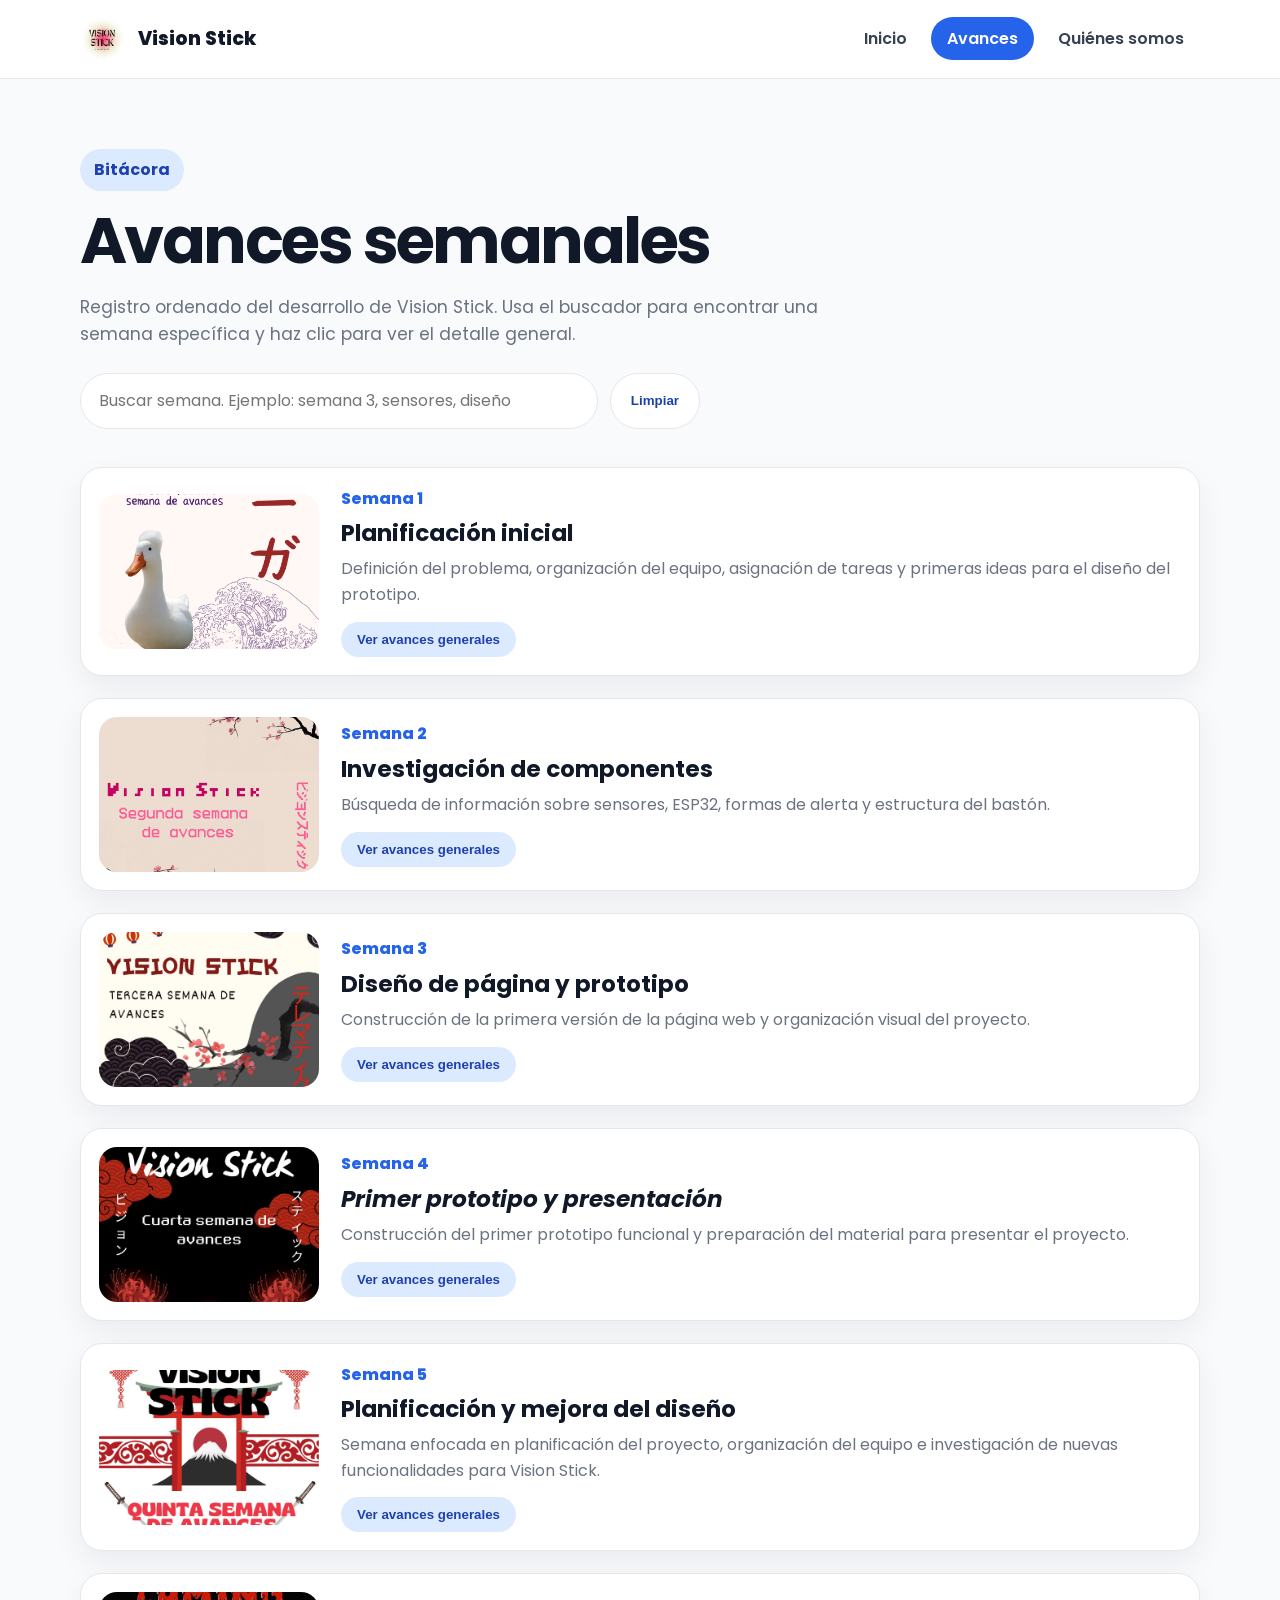
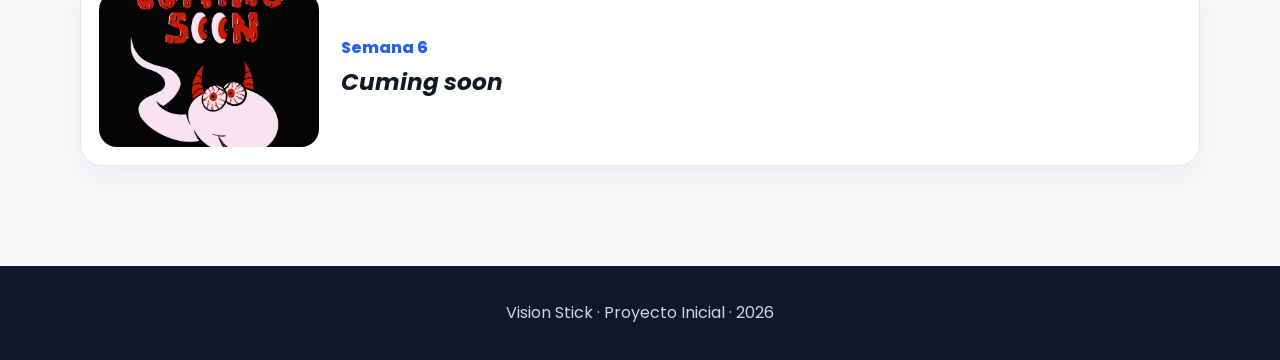
==== avances.html @ 93dbc6e6 "Update avances.html" ====
<!DOCTYPE html>
<html lang="es">
<head>
  <meta charset="UTF-8" />
  <meta name="viewport" content="width=device-width, initial-scale=1.0" />
  <title>Avances | Vision Stick</title>
  <link rel="stylesheet" href="styles.css" />
  <link rel="icon" href="assets/logo.png" type="image/png">
  <script defer src="script.js"></script>
</head>
<body>
  <header class="site-header">
    <nav class="navbar container">
      <a class="brand" href="index.html"><img src="assets/logo.png" alt="Logo Vision Stick" /><span>Vision Stick</span></a>
      <button class="menu-toggle" aria-label="Abrir menú">☰</button>
      <ul class="nav-links"><li><a href="index.html">Inicio</a></li><li><a href="avances.html" class="active">Avances</a></li><li><a href="equipo.html">Quiénes somos</a></li></ul>
    </nav>
  </header>

  <main class="page-main">
    <section class="page-hero container">
      <span class="tag">Bitácora</span>
      <h1>Avances semanales</h1>
      <p>Registro ordenado del desarrollo de Vision Stick. Usa el buscador para encontrar una semana específica y haz clic para ver el detalle general.</p>
      <div class="search-box"><input id="weekSearch" type="search" placeholder="Buscar semana. Ejemplo: semana 3, sensores, diseño" /><button id="clearSearch" class="btn secondary">Limpiar</button></div>
    </section>

    <section class="container timeline" id="timeline">
      <article class="week-card expandable-week" id="semana-1" data-week="semana 1 planificación compra materiales asignación tareas equipo">
        <img src="assets/Semana-1.png" alt="Evidencia semana 1" />
        <div><span>Semana 1</span><h2>Planificación inicial</h2><p>Definición del problema, organización del equipo, asignación de tareas y primeras ideas para el diseño del prototipo.</p><button class="read-more">Ver avances generales</button><div class="week-detail"><ul><li>Se definió la idea central del proyecto Vision Stick.</li><li>Se asignaron roles de trabajo por integrante.</li><li>Se comenzó la búsqueda de materiales y posibles componentes.</li><li>Se estableció la necesidad de documentar el proceso semanalmente.</li></ul></div></div>
      </article>
      <article class="week-card expandable-week" id="semana-2" data-week="semana 2 investigación sensores esp32 gps componentes materiales">
        <img src="assets/semana-2.jpeg" alt="Evidencia semana 2" />
        <div><span>Semana 2</span><h2>Investigación de componentes</h2><p>Búsqueda de información sobre sensores, ESP32, formas de alerta y estructura del bastón.</p><button class="read-more">Ver avances generales</button><div class="week-detail"><ul><li>Se investigó el funcionamiento de sensores ultrasónicos.</li><li>Se revisó el uso del ESP32 como controlador del sistema.</li><li>Se definió el uso de motores vibradores como forma de alerta.</li><li>Se compararon opciones para alimentar el prototipo con batería recargable.</li></ul></div></div>
      </article>
      <article class="week-card expandable-week" id="semana-3" data-week="semana 3 diseño página web identidad visual prototipo">
        <img src="assets/semana-3.jpeg" alt="Evidencia semana 3" />
        <div><span>Semana 3</span><h2>Diseño de página y prototipo</h2><p>Construcción de la primera versión de la página web y organización visual del proyecto.</p><button class="read-more">Ver avances generales</button><div class="week-detail"><ul><li>Se creó una página inicial para presentar el proyecto.</li><li>Se organizaron secciones como inicio, avances y equipo.</li><li>Se comenzó a definir la estética visual de Vision Stick.</li><li>Se preparó contenido para explicar el propósito del bastón.</li></ul></div></div>
      </article>
      <article class="week-card expandable-week" id="semana-4" data-week="semana 4 pruebas montaje programación conexiones">
        <img src="assets/semana-4.jpeg" alt="Evidencia semana 4" />
        <div><span>Semana 4</span><h2><i> Primer prototipo y presentación </i></h2><p>Construcción del primer prototipo funcional y preparación del material para presentar el proyecto.</p><button class="read-more">Ver avances generales</button><div class="week-detail"><ul><li>Se realizaron conexiones iniciales entre sensores y ESP32.</li><li>Se planteó la distancia e tener en cuenta para el proyecto</li><li>Se preparó la presentación del proyecto para la clase, profesor y ayudante.</li><li>Se probaron componentes y alimentación del sistema.</li></ul></div></div>
      </article>
      <article class="week-card expandable-week" id="semana-5" data-week="semana 5 documentación evidencia redes sociales presentación">
        <img src="assets/semana-5.jpg" alt="Evidencia semana 5" />
        <div><span>Semana 5</span><h2>Planificación y mejora del diseño</h2><p>Semana enfocada en planificación del proyecto, organización del equipo e investigación de nuevas funcionalidades para Vision Stick.</p><button class="read-more">Ver avances generales</button><div class="week-detail"><ul><li>Se organizó la planificación de las siguientes etapas del proyecto.</li><li>Se diseñó un modelo preliminar del bastón con distribución estimada de componentes.</li><li>Se analizaron posibles ubicaciones internas para sensores, batería y motores vibradores.</li><li>Se investigó la integración de GPS para localización del bastón.</li></ul></div></div>
      </article>
       <article class="week-card expandable-week" id="semana-6" data-week="semana 6">
        <img src="assets/pronto.jpg" alt="Evidencia semana 6" />
        <div><span>Semana 6</span><h2><i> Cuming soon</i></h2></div>
      </article>
    </section>
  </main>

  <footer class="footer"><div class="container footer-simple">Vision Stick · Proyecto Inicial · 2026</div></footer>
</body>
</html>
---- styles.css ----
@import url('https://fonts.googleapis.com/css2?family=Poppins:wght@400;500;600;700;800&display=swap');
:root{--primary:#2563eb;--primary-dark:#1e40af;--accent:#14b8a6;--text:#111827;--muted:#6b7280;--bg:#f8fafc;--card:#ffffff;--line:#e5e7eb;--soft:#eef6ff;--radius:22px;--shadow:0 18px 45px rgba(15,23,42,.10)}
*{box-sizing:border-box;margin:0;padding:0}html{scroll-behavior:smooth}body{font-family:Poppins,Arial,sans-serif;background:var(--bg);color:var(--text);line-height:1.6}img{max-width:100%;display:block}a{text-decoration:none;color:inherit}.container{width:min(1120px,92%);margin:auto}.site-header{position:sticky;top:0;z-index:10;background:rgba(255,255,255,.88);backdrop-filter:blur(14px);border-bottom:1px solid var(--line)}.navbar{height:78px;display:flex;align-items:center;justify-content:space-between}.brand{display:flex;align-items:center;gap:12px;font-weight:800;font-size:1.2rem}.brand img{width:46px;height:46px;border-radius:12px;object-fit:cover}.nav-links{display:flex;align-items:center;gap:8px;list-style:none}.nav-links a{padding:10px 16px;border-radius:999px;font-weight:600;color:#374151}.nav-links a:hover,.nav-links a.active{background:var(--primary);color:white}.menu-toggle{display:none;border:0;background:var(--primary);color:#fff;font-size:1.5rem;border-radius:12px;padding:8px 12px}.hero{padding:80px 0;background:linear-gradient(135deg,#eff6ff 0%,#ffffff 55%,#ecfeff 100%)}.hero-grid{display:grid;grid-template-columns:1.05fr .95fr;gap:48px;align-items:center}.tag{display:inline-flex;background:#dbeafe;color:var(--primary-dark);font-weight:700;border-radius:999px;padding:8px 14px;margin-bottom:16px}.hero h1,.page-hero h1{font-size:clamp(2.2rem,5vw,4.4rem);line-height:1.05;margin-bottom:20px;letter-spacing:-.04em}.hero p,.page-hero p,.section-heading p{font-size:1.08rem;color:var(--muted);max-width:760px}.hero-actions{display:flex;gap:14px;flex-wrap:wrap;margin-top:28px}.btn{display:inline-flex;align-items:center;justify-content:center;border-radius:999px;padding:12px 20px;font-weight:700;border:1px solid transparent;cursor:pointer}.primary{background:var(--primary);color:#fff}.primary:hover{background:var(--primary-dark)}.secondary{background:#fff;color:var(--primary-dark);border-color:var(--line)}.hero-card{position:relative;background:#fff;padding:16px;border-radius:30px;box-shadow:var(--shadow)}.hero-card img{height:390px;width:100%;object-fit:cover;border-radius:24px}.status-card{position:absolute;left:34px;bottom:34px;background:rgba(255,255,255,.92);backdrop-filter:blur(8px);padding:14px 18px;border-radius:18px;box-shadow:0 10px 28px rgba(0,0,0,.14)}.status-card strong,.status-card span{display:block}.status-card span{color:var(--muted);font-size:.9rem}.section{padding:78px 0}.section-heading{text-align:center;margin-bottom:34px}.section-heading h2,.split-card h2{font-size:clamp(1.9rem,4vw,3rem);line-height:1.15;margin-bottom:12px}.info-grid,.tech-grid,.contact-grid,.roles-grid,.team-grid{display:grid;gap:22px}.info-grid{grid-template-columns:repeat(3,1fr)}.info-card,.tech-card,.contact-card,.role-card,.member-card{background:var(--card);border:1px solid var(--line);border-radius:var(--radius);padding:24px;box-shadow:0 12px 30px rgba(15,23,42,.06)}.info-card h3,.tech-card h3,.contact-card h3,.role-card h2,.member-card h3{margin-bottom:8px}.info-card p,.tech-card p,.contact-card p,.role-card span,.member-card p{color:var(--muted)}.soft-bg{background:var(--soft)}.tech-grid,.contact-grid{grid-template-columns:repeat(3,1fr)}.tech-card img{height:210px;width:100%;object-fit:cover;border-radius:18px;margin-bottom:18px}.contact-card{transition:.2s}.contact-card:hover{transform:translateY(-5px);box-shadow:var(--shadow)}.contact-card img{height:170px;width:100%;object-fit:cover;border-radius:18px;margin-bottom:16px}.split-card{display:flex;align-items:center;justify-content:space-between;gap:24px;background:#0f172a;color:white;padding:36px;border-radius:30px}.split-card p{color:#cbd5e1;max-width:720px}.page-main{padding-bottom:60px}.page-hero{padding:70px 0 38px}.search-box{display:flex;gap:12px;margin-top:24px;max-width:620px}.search-box input{width:100%;padding:14px 18px;border-radius:999px;border:1px solid var(--line);font:inherit;outline:none}.search-box input:focus{border-color:var(--primary);box-shadow:0 0 0 4px #dbeafe}.timeline{display:grid;gap:22px}.week-card{display:grid;grid-template-columns:220px 1fr;gap:22px;align-items:center;background:#fff;border:1px solid var(--line);border-radius:var(--radius);padding:18px;box-shadow:0 12px 30px rgba(15,23,42,.06);scroll-margin-top:95px}.week-card img{height:155px;width:100%;object-fit:cover;border-radius:18px}.week-card span{font-weight:800;color:var(--primary)}.week-card h2{font-size:1.45rem;margin:4px 0}.week-card p{color:var(--muted)}.week-card.hidden{display:none}.roles-grid{grid-template-columns:repeat(2,1fr);margin-bottom:20px}.role-card p{font-weight:800;margin-bottom:6px}.team-grid{grid-template-columns:repeat(4,1fr)}.member-card{text-align:center}.member-card img{width:120px;height:120px;border-radius:50%;object-fit:cover;margin:0 auto 14px}.footer{background:#0f172a;color:#e5e7eb;padding:34px 0;margin-top:40px}.footer-grid{display:grid;grid-template-columns:1.3fr .7fr .8fr;gap:24px;align-items:center}.footer p{color:#cbd5e1;margin-top:10px}.footer-links{display:grid;gap:8px}.footer-links a:hover{color:#93c5fd}.footer-logos{display:flex;gap:12px;justify-content:flex-end}.footer-logos img{height:64px;width:110px;object-fit:cover;border-radius:14px;background:white}.footer-simple{text-align:center;color:#cbd5e1}.footer-brand img{width:42px;height:42px}
@media (max-width:860px){.menu-toggle{display:block}.nav-links{position:absolute;top:78px;left:0;right:0;display:none;flex-direction:column;background:white;border-bottom:1px solid var(--line);padding:18px}.nav-links.open{display:flex}.hero-grid,.info-grid,.tech-grid,.contact-grid,.roles-grid,.team-grid,.footer-grid{grid-template-columns:1fr}.hero{padding:48px 0}.hero-card img{height:280px}.split-card{display:block}.split-card .btn{margin-top:20px}.week-card{grid-template-columns:1fr}.footer-logos{justify-content:flex-start}.search-box{flex-direction:column}.section{padding:54px 0}}

/* Mejoras agregadas: materiales, integrantes y avances expandibles */
.materials-grid{display:grid;grid-template-columns:repeat(2,1fr);gap:20px}.material-card{background:#fff;border:1px solid var(--line);border-radius:var(--radius);box-shadow:0 12px 30px rgba(15,23,42,.06);overflow:hidden}.expand-btn{width:100%;border:0;background:#fff;display:flex;align-items:center;justify-content:space-between;gap:14px;padding:22px 24px;font:inherit;font-weight:800;color:var(--text);cursor:pointer;text-align:left}.expand-btn b{width:34px;height:34px;border-radius:50%;background:#dbeafe;color:var(--primary-dark);display:grid;place-items:center;font-size:1.25rem;flex:0 0 auto}.expand-content,.week-detail,.member-detail{display:none;color:var(--muted)}.material-card .expand-content{padding:0 24px 24px}.expandable-card.open .expand-content,.expandable-week.open .week-detail,.expandable-member.open .member-detail{display:block}.expandable-card.open .expand-btn b{background:var(--primary);color:#fff}.dark-tag{background:rgba(255,255,255,.14);color:#fff}.read-more{margin-top:14px;border:0;background:#dbeafe;color:var(--primary-dark);font-weight:800;border-radius:999px;padding:10px 16px;cursor:pointer}.read-more:hover{background:var(--primary);color:#fff}.week-detail{margin-top:14px;background:#f8fafc;border:1px solid var(--line);border-radius:18px;padding:16px 18px}.week-detail ul{padding-left:18px}.week-detail li{margin:7px 0;color:#4b5563}.member-card{cursor:pointer;transition:.2s}.member-card:hover{transform:translateY(-4px);box-shadow:var(--shadow)}.member-detail{margin-top:14px;padding-top:14px;border-top:1px solid var(--line);font-size:.92rem;text-align:left}.member-card.highlight{outline:3px solid #bfdbfe;box-shadow:var(--shadow)}.member-card.hidden{display:none}.no-results{grid-column:1/-1;background:#fff;border:1px dashed var(--line);border-radius:var(--radius);padding:24px;text-align:center;color:var(--muted)}
@media (max-width:860px){.materials-grid{grid-template-columns:1fr}.expand-btn{padding:20px}.material-card .expand-content{padding:0 20px 20px}}

/* Imágenes en materiales */
.material-img{width:100%;height:170px;object-fit:cover;border-bottom:1px solid var(--line);background:#eef6ff}.material-card .expand-btn{border-radius:0}.material-card.open .material-img{filter:saturate(1.08)}

.section-description{
    text-align: center;
    max-width: 850px;
    margin: 0 auto 40px;
    color: #cfcfcf;
    line-height: 1.7;
    font-size: 1rem;
}
.team-grida{
    display: flex;
    justify-content: center;
    align-items: stretch;
    gap: 40px;
    flex-wrap: wrap;
    margin-top: 40px;
}
.team-card{
    width: 320px;
    background: #111827;
    border-radius: 18px;
    overflow: hidden;
    box-shadow: 0 4px 20px rgba(0,0,0,0.25);
    transition: transform 0.3s ease;
}
.team-card:hover{
    transform: translateY(-5px);
}
.team-img{
    width: 100%;
    height: 320px;
    object-fit: cover;
    object-position: center;
    display: block;
}
.team-info{
    padding: 20px;
    text-align: center;
}

.team-role{
    color: #00bfff;
    font-weight: 600;
    margin: 10px 0;
}

.team-text{
    color: #d9d9d9;
    line-height: 1.6;
}
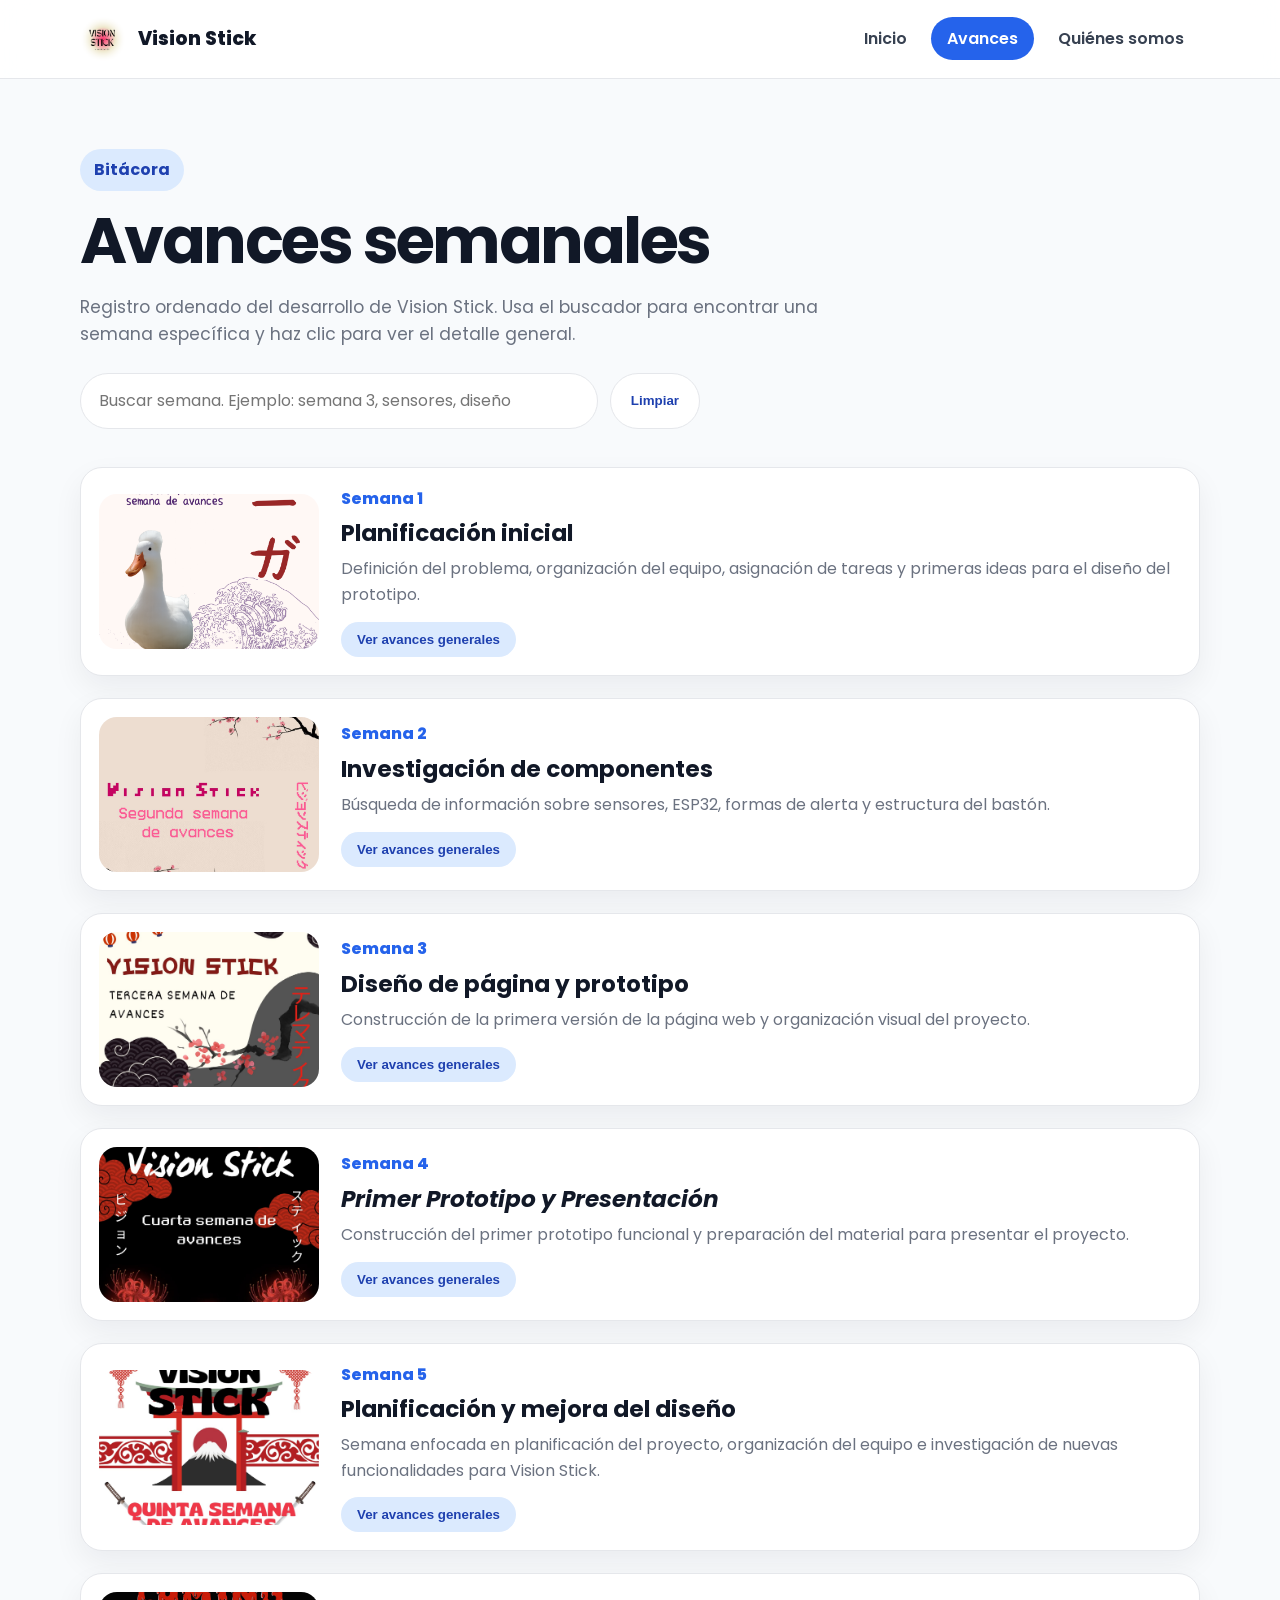
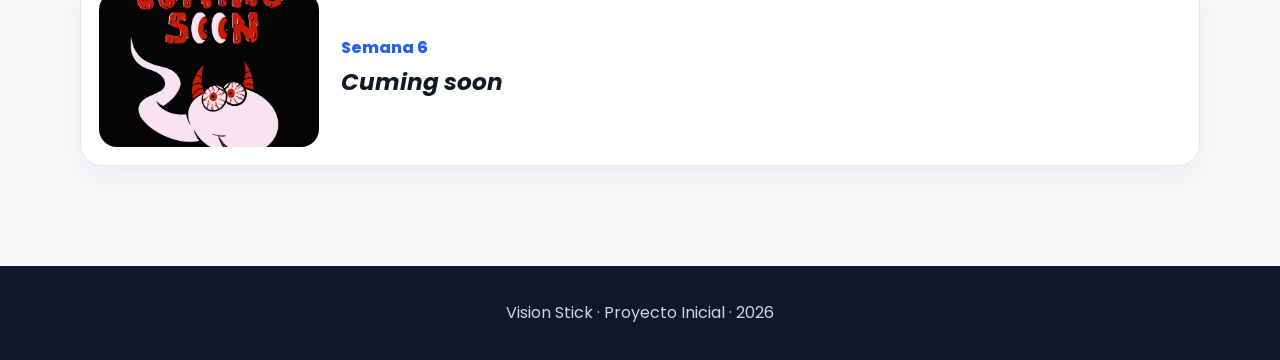
==== commit 082b4899: "Update avances.html" ====
--- a/avances.html
+++ b/avances.html
@@ -40,7 +40,7 @@
       </article>
       <article class="week-card expandable-week" id="semana-4" data-week="semana 4 pruebas montaje programación conexiones">
         <img src="assets/semana-4.jpeg" alt="Evidencia semana 4" />
-        <div><span>Semana 4</span><h2><i> Primer prototipo y presentación </i></h2><p>Construcción del primer prototipo funcional y preparación del material para presentar el proyecto.</p><button class="read-more">Ver avances generales</button><div class="week-detail"><ul><li>Se realizaron conexiones iniciales entre sensores y ESP32.</li><li>Se planteó la distancia e tener en cuenta para el proyecto</li><li>Se preparó la presentación del proyecto para la clase, profesor y ayudante.</li><li>Se probaron componentes y alimentación del sistema.</li></ul></div></div>
+        <div><span>Semana 4</span><h2><i>Primer Prototipo y Presentación </i></h2><p>Construcción del primer prototipo funcional y preparación del material para presentar el proyecto.</p><button class="read-more">Ver avances generales</button><div class="week-detail"><ul><li>Se realizaron conexiones iniciales entre sensores y ESP32.</li><li>Se planteó la distancia e tener en cuenta para el proyecto</li><li>Se preparó la presentación del proyecto para la clase, profesor y ayudante.</li><li>Se probaron componentes y alimentación del sistema.</li></ul></div></div>
       </article>
       <article class="week-card expandable-week" id="semana-5" data-week="semana 5 documentación evidencia redes sociales presentación">
         <img src="assets/semana-5.jpg" alt="Evidencia semana 5" />
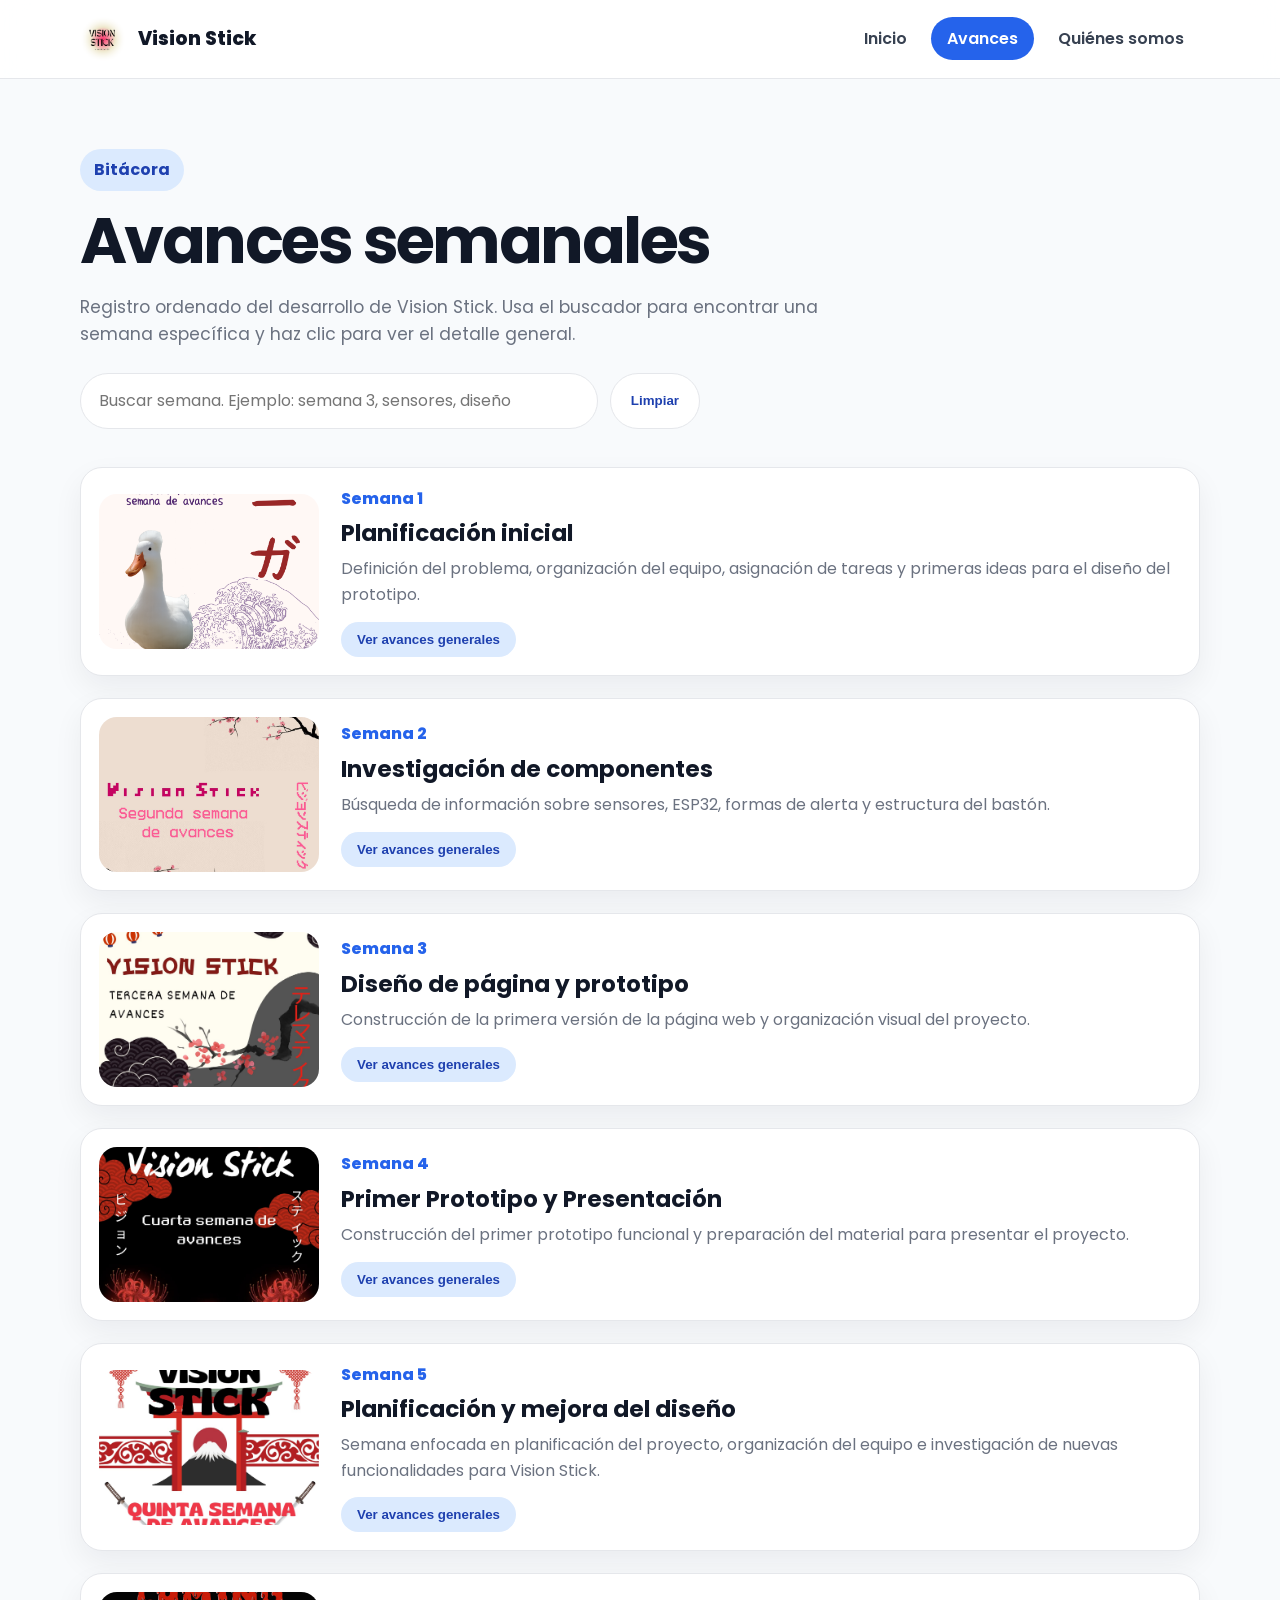
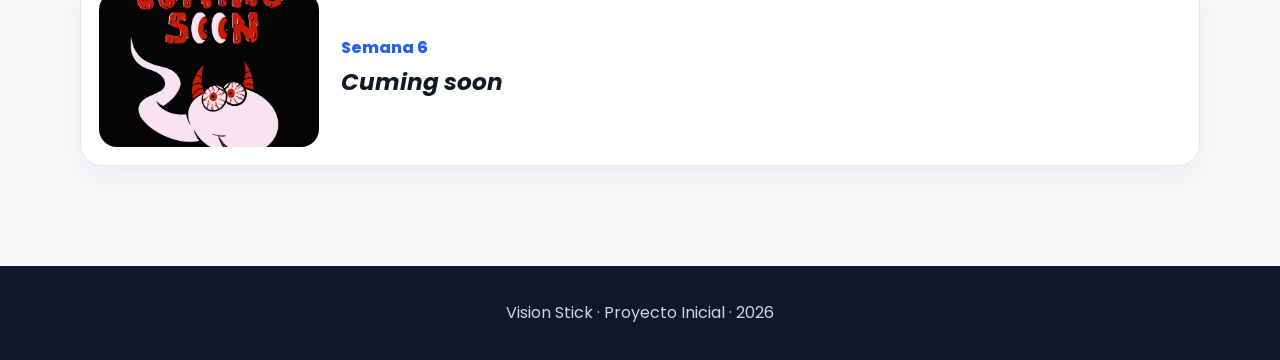
==== commit 0692515b: "Update avances.html" ====
--- a/avances.html
+++ b/avances.html
@@ -40,7 +40,7 @@
       </article>
       <article class="week-card expandable-week" id="semana-4" data-week="semana 4 pruebas montaje programación conexiones">
         <img src="assets/semana-4.jpeg" alt="Evidencia semana 4" />
-        <div><span>Semana 4</span><h2><i>Primer Prototipo y Presentación </i></h2><p>Construcción del primer prototipo funcional y preparación del material para presentar el proyecto.</p><button class="read-more">Ver avances generales</button><div class="week-detail"><ul><li>Se realizaron conexiones iniciales entre sensores y ESP32.</li><li>Se planteó la distancia e tener en cuenta para el proyecto</li><li>Se preparó la presentación del proyecto para la clase, profesor y ayudante.</li><li>Se probaron componentes y alimentación del sistema.</li></ul></div></div>
+        <div><span>Semana 4</span><h2>Primer Prototipo y Presentación </h2><p>Construcción del primer prototipo funcional y preparación del material para presentar el proyecto.</p><button class="read-more">Ver avances generales</button><div class="week-detail"><ul><li>Se realizaron conexiones iniciales entre sensores y ESP32.</li><li>Se planteó la distancia e tener en cuenta para el proyecto</li><li>Se preparó la presentación del proyecto para la clase, profesor y ayudante.</li><li>Se probaron componentes y alimentación del sistema.</li></ul></div></div>
       </article>
       <article class="week-card expandable-week" id="semana-5" data-week="semana 5 documentación evidencia redes sociales presentación">
         <img src="assets/semana-5.jpg" alt="Evidencia semana 5" />
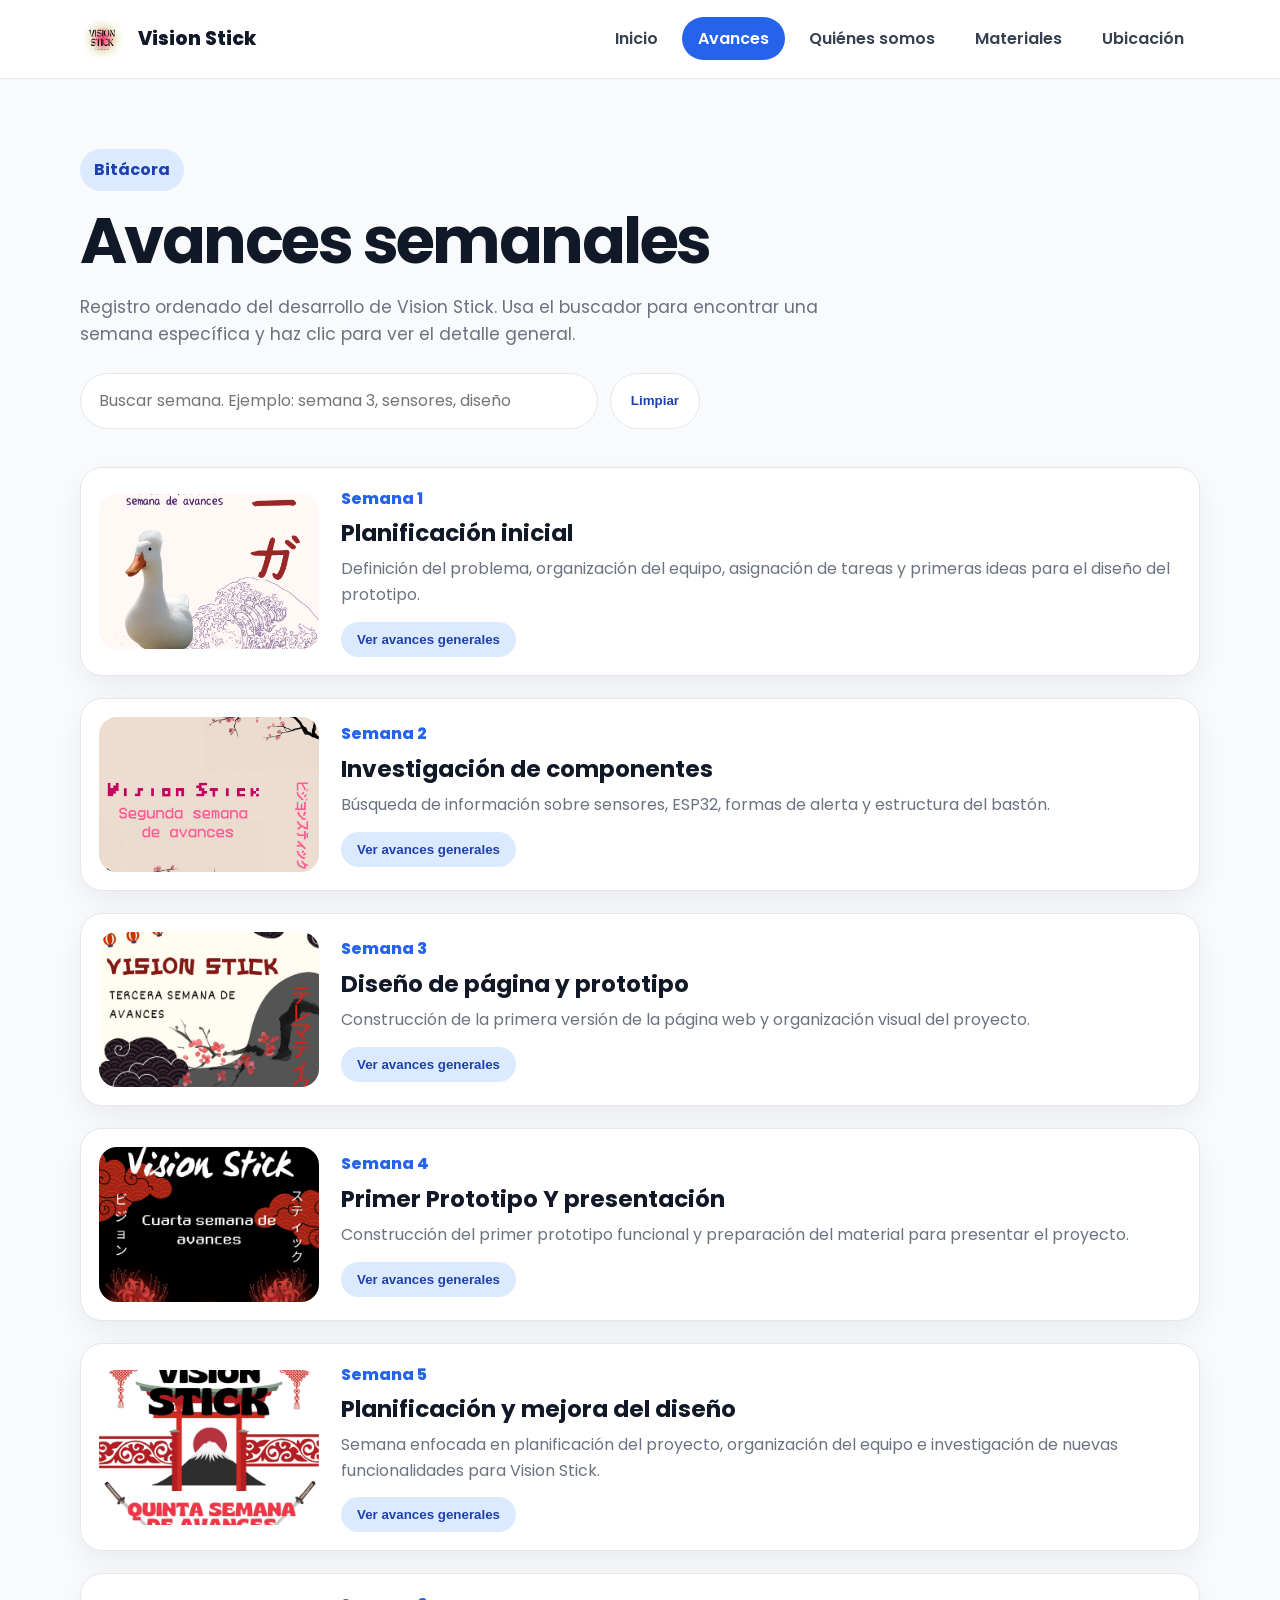
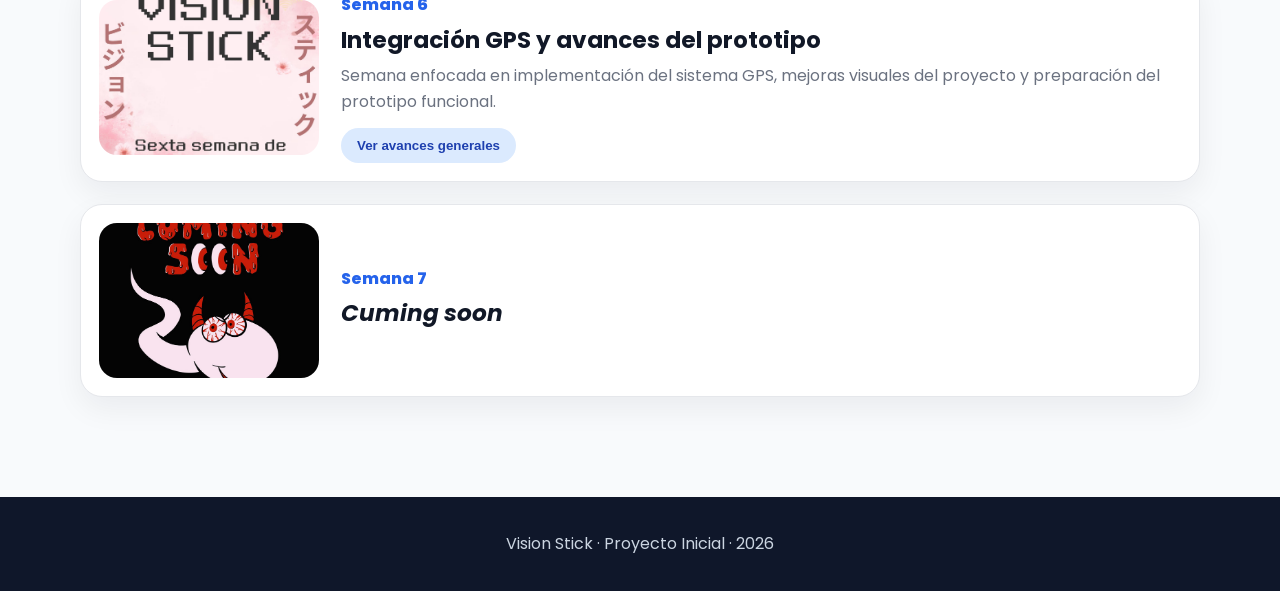
==== commit 00af051c: "Update avances.html" ====
--- a/avances.html
+++ b/avances.html
@@ -13,7 +13,7 @@
     <nav class="navbar container">
       <a class="brand" href="index.html"><img src="assets/logo.png" alt="Logo Vision Stick" /><span>Vision Stick</span></a>
       <button class="menu-toggle" aria-label="Abrir menú">☰</button>
-      <ul class="nav-links"><li><a href="index.html">Inicio</a></li><li><a href="avances.html" class="active">Avances</a></li><li><a href="equipo.html">Quiénes somos</a></li></ul>
+      <ul class="nav-links"><li><a href="index.html">Inicio</a></li><li><a href="avances.html" class="active">Avances</a></li><li><a href="equipo.html">Quiénes somos</a></li><li><a href="index.html#materiales">Materiales</a></li><li><a href="ubicacion.html">Ubicación</a></li></ul>
     </nav>
   </header>
 
@@ -40,19 +40,22 @@
       </article>
       <article class="week-card expandable-week" id="semana-4" data-week="semana 4 pruebas montaje programación conexiones">
         <img src="assets/semana-4.jpeg" alt="Evidencia semana 4" />
-        <div><span>Semana 4</span><h2>Primer Prototipo y Presentación </h2><p>Construcción del primer prototipo funcional y preparación del material para presentar el proyecto.</p><button class="read-more">Ver avances generales</button><div class="week-detail"><ul><li>Se realizaron conexiones iniciales entre sensores y ESP32.</li><li>Se planteó la distancia e tener en cuenta para el proyecto</li><li>Se preparó la presentación del proyecto para la clase, profesor y ayudante.</li><li>Se probaron componentes y alimentación del sistema.</li></ul></div></div>
+        <div><span>Semana 4</span><h2>Primer Prototipo Y presentación</h2><p>Construcción del primer prototipo funcional y preparación del material para presentar el proyecto.</p><button class="read-more">Ver avances generales</button><div class="week-detail"><ul><li>Se realizaron conexiones iniciales entre sensores y ESP32.</li><li>Se planteó la distancia e tener en cuenta para el proyecto</li><li>Se preparó la presentación del proyecto para la clase, profesor y ayudante.</li><li>Se probaron componentes y alimentación del sistema.</li></ul></div></div>
       </article>
       <article class="week-card expandable-week" id="semana-5" data-week="semana 5 documentación evidencia redes sociales presentación">
         <img src="assets/semana-5.jpg" alt="Evidencia semana 5" />
         <div><span>Semana 5</span><h2>Planificación y mejora del diseño</h2><p>Semana enfocada en planificación del proyecto, organización del equipo e investigación de nuevas funcionalidades para Vision Stick.</p><button class="read-more">Ver avances generales</button><div class="week-detail"><ul><li>Se organizó la planificación de las siguientes etapas del proyecto.</li><li>Se diseñó un modelo preliminar del bastón con distribución estimada de componentes.</li><li>Se analizaron posibles ubicaciones internas para sensores, batería y motores vibradores.</li><li>Se investigó la integración de GPS para localización del bastón.</li></ul></div></div>
       </article>
        <article class="week-card expandable-week" id="semana-6" data-week="semana 6">
-        <img src="assets/pronto.jpg" alt="Evidencia semana 6" />
-        <div><span>Semana 6</span><h2><i> Cuming soon</i></h2></div>
+        <img src="assets/semana-6.jpeg" alt="Evidencia semana 6" />
+        <div><span>Semana 6</span><h2>Integración GPS y avances del prototipo</h2><p>Semana enfocada en implementación del sistema GPS, mejoras visuales del proyecto y preparación del prototipo funcional.</p><button class="read-more">Ver avances generales</button><div class="week-detail"><ul><li>Se completó la adquisición de todos los materiales necesarios para comenzar el ensamblaje del prototipo.</li><li>Se analizaron posibles ubicaciones internas para sensores, batería, GPS y motores vibradores.</li><li>Se implementó el módulo GPS NEO-M8N en la página principal para visualizar la ubicación del bastón.</li><li>Se presentó el proyecto a ayudantes de Proyecto Inicial, recibiendo feedback positivo e ideas para futuras mejoras.</li></ul></div>
+      </article>
+       <article class="week-card expandable-week" id="semana-7" data-week="semana 7">
+        <img src="assets/pronto.jpg" alt="Evidencia semana 7" />
+        <div><span>Semana 7</span><h2><i> Cuming soon</i></h2></div>
       </article>
     </section>
   </main>
-
   <footer class="footer"><div class="container footer-simple">Vision Stick · Proyecto Inicial · 2026</div></footer>
 </body>
 </html>
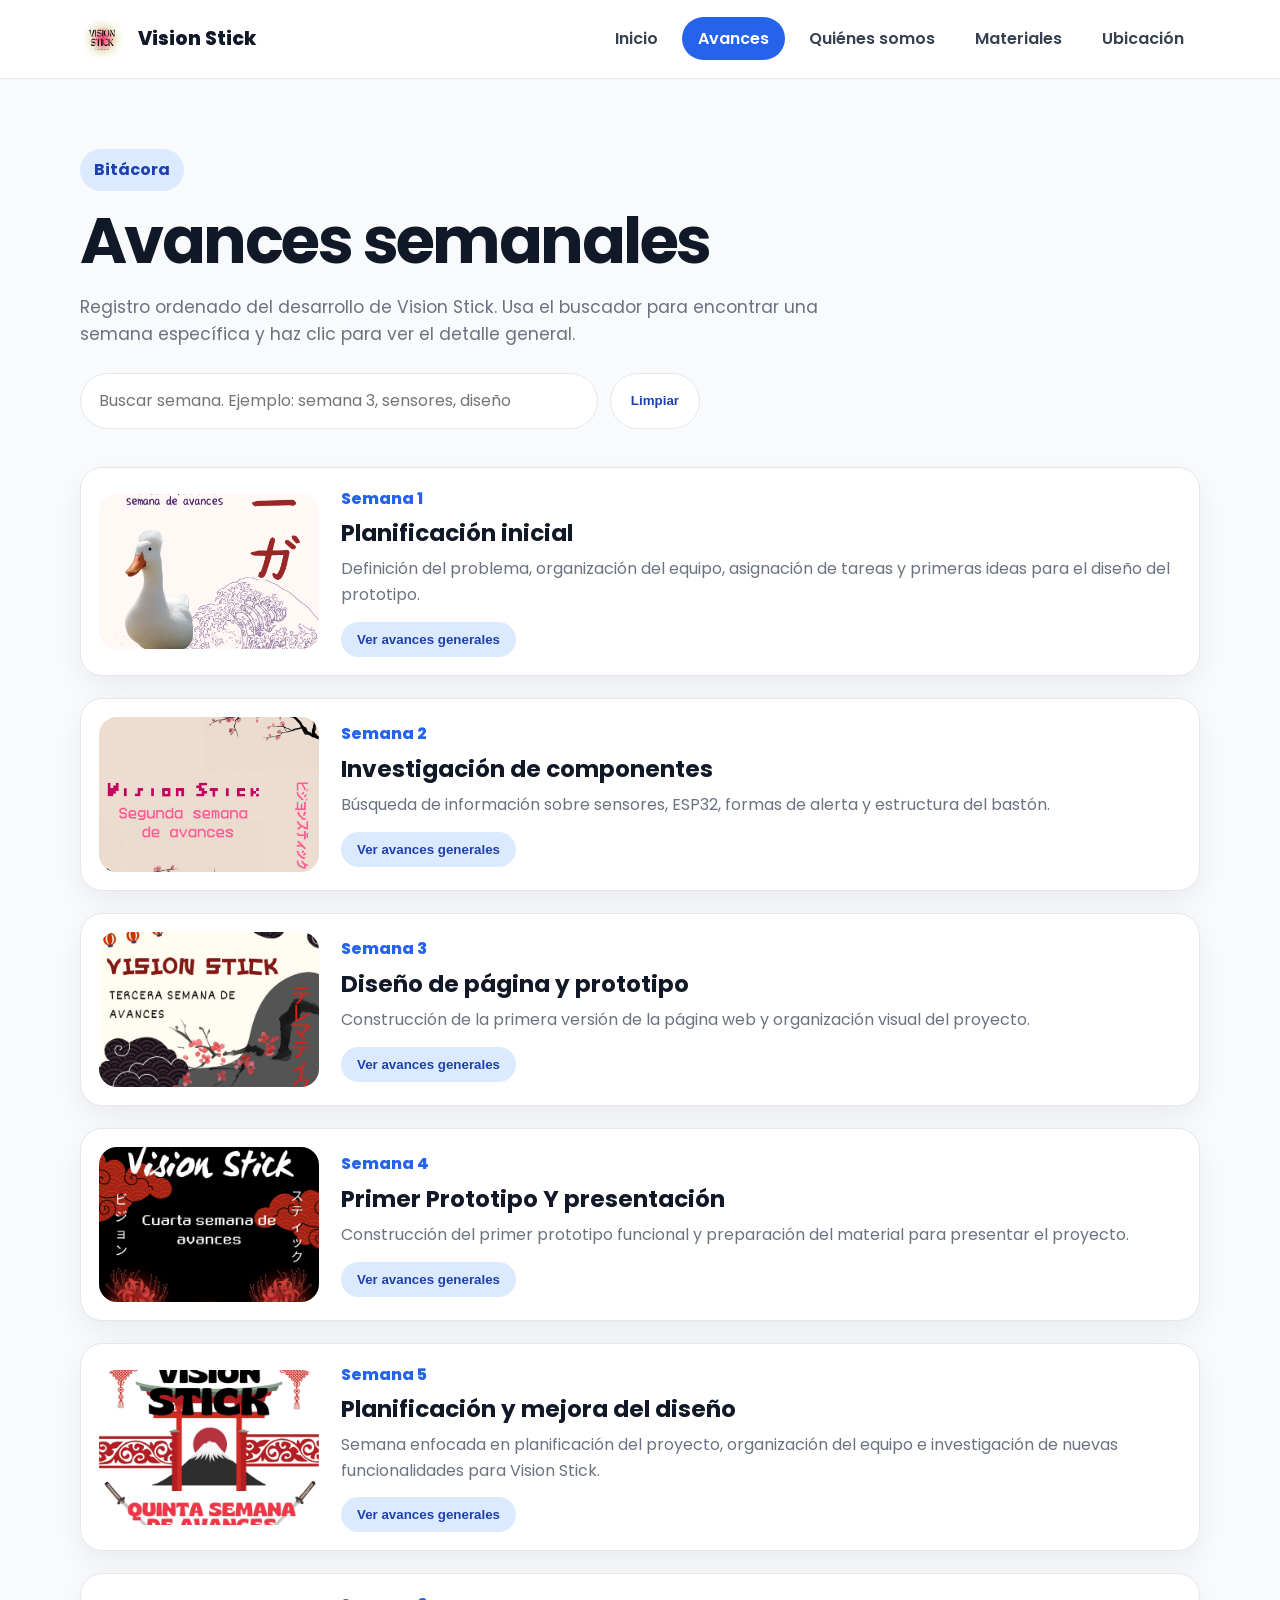
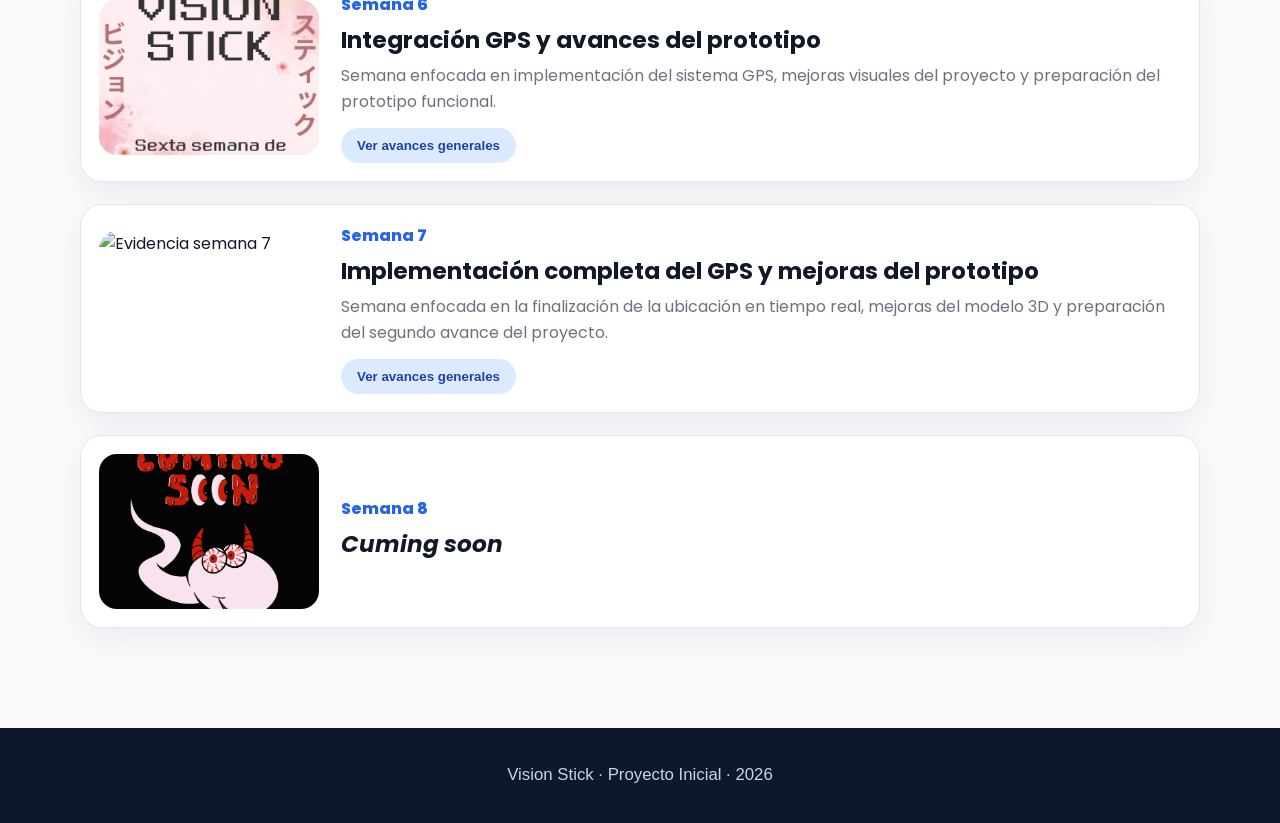
==== commit 1f0016ed: "Update avances.html" ====
--- a/avances.html
+++ b/avances.html
@@ -51,8 +51,12 @@
         <div><span>Semana 6</span><h2>Integración GPS y avances del prototipo</h2><p>Semana enfocada en implementación del sistema GPS, mejoras visuales del proyecto y preparación del prototipo funcional.</p><button class="read-more">Ver avances generales</button><div class="week-detail"><ul><li>Se completó la adquisición de todos los materiales necesarios para comenzar el ensamblaje del prototipo.</li><li>Se analizaron posibles ubicaciones internas para sensores, batería, GPS y motores vibradores.</li><li>Se implementó el módulo GPS NEO-M8N en la página principal para visualizar la ubicación del bastón.</li><li>Se presentó el proyecto a ayudantes de Proyecto Inicial, recibiendo feedback positivo e ideas para futuras mejoras.</li></ul></div>
       </article>
        <article class="week-card expandable-week" id="semana-7" data-week="semana 7">
-        <img src="assets/pronto.jpg" alt="Evidencia semana 7" />
-        <div><span>Semana 7</span><h2><i> Cuming soon</i></h2></div>
+        <img src="assets/Semana-7.jpeg" alt="Evidencia semana 7" />
+        <div><span>Semana 7</span><h2>Implementación completa del GPS y mejoras del prototipo</h2><p>Semana enfocada en la finalización de la ubicación en tiempo real, mejoras del modelo 3D y preparación del segundo avance del proyecto.</p><button class="read-more">Ver avances generales</button><div class="week-detail"><ul><li>Se completó la implementación del sistema de ubicación en tiempo real, permitiendo visualizar la posición del prototipo directamente desde la página web.</li><li>Se realizaron mejoras significativas en el diseño y estructura del modelo 3D del bastón, avanzando hacia una representación más completa y funcional .</li><li>Se presentó la propuesta electrónica interna del proyecto, incluyendo sensores ultrasónicos, sistema de vibración y distribución de componentes. El profesor Nicolás Torres y el ayudante Christian Riquelme aprobaron el avance, entregando retroalimentación positiva sobre la solución propuesta.</li><li>Se avanzó en la preparación del segundo hito de evaluación, desarrollando la presentación y organizando la documentación necesaria para exponer los progresos del proyecto.</li></ul></div>
+      </article>
+      <article class="week-card expandable-week" id="semana-8" data-week="semana 8">
+        <img src="assets/pronto.jpg" alt="Evidencia semana 8" />
+        <div><span>Semana 8</span><h2><i> Cuming soon</i></h2></div>
       </article>
     </section>
   </main>
--- a/styles.css
+++ b/styles.css
@@ -1,15 +1,12 @@
 @import url('https://fonts.googleapis.com/css2?family=Poppins:wght@400;500;600;700;800&display=swap');
 :root{--primary:#2563eb;--primary-dark:#1e40af;--accent:#14b8a6;--text:#111827;--muted:#6b7280;--bg:#f8fafc;--card:#ffffff;--line:#e5e7eb;--soft:#eef6ff;--radius:22px;--shadow:0 18px 45px rgba(15,23,42,.10)}
-*{box-sizing:border-box;margin:0;padding:0}html{scroll-behavior:smooth}body{font-family:Poppins,Arial,sans-serif;background:var(--bg);color:var(--text);line-height:1.6}img{max-width:100%;display:block}a{text-decoration:none;color:inherit}.container{width:min(1120px,92%);margin:auto}.site-header{position:sticky;top:0;z-index:10;background:rgba(255,255,255,.88);backdrop-filter:blur(14px);border-bottom:1px solid var(--line)}.navbar{height:78px;display:flex;align-items:center;justify-content:space-between}.brand{display:flex;align-items:center;gap:12px;font-weight:800;font-size:1.2rem}.brand img{width:46px;height:46px;border-radius:12px;object-fit:cover}.nav-links{display:flex;align-items:center;gap:8px;list-style:none}.nav-links a{padding:10px 16px;border-radius:999px;font-weight:600;color:#374151}.nav-links a:hover,.nav-links a.active{background:var(--primary);color:white}.menu-toggle{display:none;border:0;background:var(--primary);color:#fff;font-size:1.5rem;border-radius:12px;padding:8px 12px}.hero{padding:80px 0;background:linear-gradient(135deg,#eff6ff 0%,#ffffff 55%,#ecfeff 100%)}.hero-grid{display:grid;grid-template-columns:1.05fr .95fr;gap:48px;align-items:center}.tag{display:inline-flex;background:#dbeafe;color:var(--primary-dark);font-weight:700;border-radius:999px;padding:8px 14px;margin-bottom:16px}.hero h1,.page-hero h1{font-size:clamp(2.2rem,5vw,4.4rem);line-height:1.05;margin-bottom:20px;letter-spacing:-.04em}.hero p,.page-hero p,.section-heading p{font-size:1.08rem;color:var(--muted);max-width:760px}.hero-actions{display:flex;gap:14px;flex-wrap:wrap;margin-top:28px}.btn{display:inline-flex;align-items:center;justify-content:center;border-radius:999px;padding:12px 20px;font-weight:700;border:1px solid transparent;cursor:pointer}.primary{background:var(--primary);color:#fff}.primary:hover{background:var(--primary-dark)}.secondary{background:#fff;color:var(--primary-dark);border-color:var(--line)}.hero-card{position:relative;background:#fff;padding:16px;border-radius:30px;box-shadow:var(--shadow)}.hero-card img{height:390px;width:100%;object-fit:cover;border-radius:24px}.status-card{position:absolute;left:34px;bottom:34px;background:rgba(255,255,255,.92);backdrop-filter:blur(8px);padding:14px 18px;border-radius:18px;box-shadow:0 10px 28px rgba(0,0,0,.14)}.status-card strong,.status-card span{display:block}.status-card span{color:var(--muted);font-size:.9rem}.section{padding:78px 0}.section-heading{text-align:center;margin-bottom:34px}.section-heading h2,.split-card h2{font-size:clamp(1.9rem,4vw,3rem);line-height:1.15;margin-bottom:12px}.info-grid,.tech-grid,.contact-grid,.roles-grid,.team-grid{display:grid;gap:22px}.info-grid{grid-template-columns:repeat(3,1fr)}.info-card,.tech-card,.contact-card,.role-card,.member-card{background:var(--card);border:1px solid var(--line);border-radius:var(--radius);padding:24px;box-shadow:0 12px 30px rgba(15,23,42,.06)}.info-card h3,.tech-card h3,.contact-card h3,.role-card h2,.member-card h3{margin-bottom:8px}.info-card p,.tech-card p,.contact-card p,.role-card span,.member-card p{color:var(--muted)}.soft-bg{background:var(--soft)}.tech-grid,.contact-grid{grid-template-columns:repeat(3,1fr)}.tech-card img{height:210px;width:100%;object-fit:cover;border-radius:18px;margin-bottom:18px}.contact-card{transition:.2s}.contact-card:hover{transform:translateY(-5px);box-shadow:var(--shadow)}.contact-card img{height:170px;width:100%;object-fit:cover;border-radius:18px;margin-bottom:16px}.split-card{display:flex;align-items:center;justify-content:space-between;gap:24px;background:#0f172a;color:white;padding:36px;border-radius:30px}.split-card p{color:#cbd5e1;max-width:720px}.page-main{padding-bottom:60px}.page-hero{padding:70px 0 38px}.search-box{display:flex;gap:12px;margin-top:24px;max-width:620px}.search-box input{width:100%;padding:14px 18px;border-radius:999px;border:1px solid var(--line);font:inherit;outline:none}.search-box input:focus{border-color:var(--primary);box-shadow:0 0 0 4px #dbeafe}.timeline{display:grid;gap:22px}.week-card{display:grid;grid-template-columns:220px 1fr;gap:22px;align-items:center;background:#fff;border:1px solid var(--line);border-radius:var(--radius);padding:18px;box-shadow:0 12px 30px rgba(15,23,42,.06);scroll-margin-top:95px}.week-card img{height:155px;width:100%;object-fit:cover;border-radius:18px}.week-card span{font-weight:800;color:var(--primary)}.week-card h2{font-size:1.45rem;margin:4px 0}.week-card p{color:var(--muted)}.week-card.hidden{display:none}.roles-grid{grid-template-columns:repeat(2,1fr);margin-bottom:20px}.role-card p{font-weight:800;margin-bottom:6px}.team-grid{grid-template-columns:repeat(4,1fr)}.member-card{text-align:center}.member-card img{width:120px;height:120px;border-radius:50%;object-fit:cover;margin:0 auto 14px}.footer{background:#0f172a;color:#e5e7eb;padding:34px 0;margin-top:40px}.footer-grid{display:grid;grid-template-columns:1.3fr .7fr .8fr;gap:24px;align-items:center}.footer p{color:#cbd5e1;margin-top:10px}.footer-links{display:grid;gap:8px}.footer-links a:hover{color:#93c5fd}.footer-logos{display:flex;gap:12px;justify-content:flex-end}.footer-logos img{height:64px;width:110px;object-fit:cover;border-radius:14px;background:white}.footer-simple{text-align:center;color:#cbd5e1}.footer-brand img{width:42px;height:42px}
+*{box-sizing:border-box;margin:0;padding:0}html{scroll-behavior:smooth}body{font-family:Poppins,Arial,sans-serif;background:var(--bg);color:var(--text);line-height:1.6}img{max-width:100%;display:block}a{text-decoration:none;color:inherit}.container{width:min(1120px,92%);margin:auto}.site-header{position:sticky;top:0;z-index:10;background:rgba(255,255,255,.88);backdrop-filter:blur(14px);border-bottom:1px solid var(--line)}.navbar{height:78px;display:flex;align-items:center;justify-content:space-between}.brand{display:flex;align-items:center;gap:12px;font-weight:800;font-size:1.2rem}.brand img{width:46px;height:46px;border-radius:12px;object-fit:cover}.nav-links{display:flex;align-items:center;gap:8px;list-style:none}.nav-links a{padding:10px 16px;border-radius:999px;font-weight:600;color:#374151}.nav-links a:hover,.nav-links a.active{background:var(--primary);color:white}.menu-toggle{display:none;border:0;background:var(--primary);color:#fff;font-size:1.5rem;border-radius:12px;padding:8px 12px}.hero{padding:80px 0;background:linear-gradient(135deg,#eff6ff 0%,#ffffff 55%,#ecfeff 100%)}.hero-grid{display:grid;grid-template-columns:1.05fr .95fr;gap:48px;align-items:center}.tag{display:inline-flex;background:#dbeafe;color:var(--primary-dark);font-weight:700;border-radius:999px;padding:8px 14px;margin-bottom:16px}.hero h1,.page-hero h1{font-size:clamp(2.2rem,5vw,4.4rem);line-height:1.05;margin-bottom:20px;letter-spacing:-.04em}.hero p,.page-hero p,.section-heading p{font-size:1.08rem;color:var(--muted);max-width:760px}.hero-actions{display:flex;gap:14px;flex-wrap:wrap;margin-top:28px}.btn{display:inline-flex;align-items:center;justify-content:center;border-radius:999px;padding:12px 20px;font-weight:700;border:1px solid transparent;cursor:pointer}.primary{background:var(--primary);color:#fff}.primary:hover{background:var(--primary-dark)}.secondary{background:#fff;color:var(--primary-dark);border-color:var(--line)}.hero-card{position:relative;background:#fff;padding:16px;border-radius:30px;box-shadow:var(--shadow)}.hero-card img{height:390px;width:100%;object-fit:cover;border-radius:24px}.status-card{position:absolute;left:34px;bottom:34px;background:rgba(255,255,255,.92);backdrop-filter:blur(8px);padding:14px 18px;border-radius:18px;box-shadow:0 10px 28px rgba(0,0,0,.14)}.status-card strong,.status-card span{display:block}.status-card span{color:var(--muted);font-size:.9rem}.section{padding:78px 0}.section-heading{text-align:center;margin-bottom:34px}.section-heading h2,.split-card h2{font-size:clamp(1.9rem,4vw,3rem);line-height:1.15;margin-bottom:12px}.info-grid,.tech-grid,.contact-grid,.roles-grid,.team-grid{display:grid;gap:22px}.info-grid{grid-template-columns:repeat(3,1fr)}.info-card,.tech-card,.contact-card,.role-card,.member-card{background:var(--card);border:1px solid var(--line);border-radius:var(--radius);padding:24px;box-shadow:0 12px 30px rgba(15,23,42,.06)}.info-card h3,.tech-card h3,.contact-card h3,.role-card h2,.member-card h3{margin-bottom:8px}.info-card p,.tech-card p,.contact-card p,.role-card span,.member-card p{color:var(--muted)}.soft-bg{background:var(--soft)}.tech-grid,.contact-grid{grid-template-columns:repeat(3,1fr)}.tech-card img{height:210px;width:100%;object-fit:cover;border-radius:18px;margin-bottom:18px}.contact-card{transition:.2s}.contact-card:hover{transform:translateY(-5px);box-shadow:var(--shadow)}.contact-card img{height:170px;width:100%;object-fit:cover;border-radius:18px;margin-bottom:16px}.split-card{display:flex;align-items:center;justify-content:space-between;gap:24px;background:#0f172a;color:white;padding:36px;border-radius:30px}.split-card p{color:#cbd5e1;max-width:720px}.page-main{padding-bottom:60px}.page-hero{padding:70px 0 38px}.search-box{display:flex;gap:12px;margin-top:24px;max-width:620px}.search-box input{width:100%;padding:14px 18px;border-radius:999px;border:1px solid var(--line);font:inherit;outline:none}.search-box input:focus{border-color:var(--primary);box-shadow:0 0 0 4px #dbeafe}.timeline{display:grid;gap:22px}.week-card{display:grid;grid-template-columns:220px 1fr;gap:22px;align-items:center;background:#fff;border:1px solid var(--line);border-radius:var(--radius);padding:18px;box-shadow:0 12px 30px rgba(15,23,42,.06);scroll-margin-top:95px}.week-card img{height:155px;width:100%;object-fit:cover;border-radius:18px}.week-card span{font-weight:800;color:var(--primary)}.week-card h2{font-size:1.45rem;margin:4px 0}.week-card p{color:var(--muted)}.week-card.hidden{display:none}.roles-grid{grid-template-columns:repeat(2,1fr);margin-bottom:20px}.role-card p{font-weight:800;margin-bottom:6px}.team-grid{grid-template-columns:repeat(4,1fr)}.member-card{text-align:center}.member-card img{width:120px;height:120px;border-radius:50%;object-fit:cover;margin:0 auto 14px}.footer{background:#0f172a;color:#e5e7eb;padding:34px 0;margin-top:40px}.footer-grid{display:grid;grid-template-columns:1.3fr .7fr .8fr;gap:24px;align-items:center}.footer p{color:#cbd5e1;margin-top:10px}.footer-links{display:grid;gap:8px}.footer-links a:hover{color:#93c5fd}.footer-logos{display:flex;gap:12px;justify-content:flex-end}.footer-logos img{height:64px;width:110px;object-fit:cover;border-radius:14px;background:white}.footer-simple{width:100%;text-align:center;color:#cbd5e1;font-size:1.05rem;font-weight:500}.footer-brand img{width:42px;height:42px}
 @media (max-width:860px){.menu-toggle{display:block}.nav-links{position:absolute;top:78px;left:0;right:0;display:none;flex-direction:column;background:white;border-bottom:1px solid var(--line);padding:18px}.nav-links.open{display:flex}.hero-grid,.info-grid,.tech-grid,.contact-grid,.roles-grid,.team-grid,.footer-grid{grid-template-columns:1fr}.hero{padding:48px 0}.hero-card img{height:280px}.split-card{display:block}.split-card .btn{margin-top:20px}.week-card{grid-template-columns:1fr}.footer-logos{justify-content:flex-start}.search-box{flex-direction:column}.section{padding:54px 0}}
 
-/* Mejoras agregadas: materiales, integrantes y avances expandibles */
 .materials-grid{display:grid;grid-template-columns:repeat(2,1fr);gap:20px}.material-card{background:#fff;border:1px solid var(--line);border-radius:var(--radius);box-shadow:0 12px 30px rgba(15,23,42,.06);overflow:hidden}.expand-btn{width:100%;border:0;background:#fff;display:flex;align-items:center;justify-content:space-between;gap:14px;padding:22px 24px;font:inherit;font-weight:800;color:var(--text);cursor:pointer;text-align:left}.expand-btn b{width:34px;height:34px;border-radius:50%;background:#dbeafe;color:var(--primary-dark);display:grid;place-items:center;font-size:1.25rem;flex:0 0 auto}.expand-content,.week-detail,.member-detail{display:none;color:var(--muted)}.material-card .expand-content{padding:0 24px 24px}.expandable-card.open .expand-content,.expandable-week.open .week-detail,.expandable-member.open .member-detail{display:block}.expandable-card.open .expand-btn b{background:var(--primary);color:#fff}.dark-tag{background:rgba(255,255,255,.14);color:#fff}.read-more{margin-top:14px;border:0;background:#dbeafe;color:var(--primary-dark);font-weight:800;border-radius:999px;padding:10px 16px;cursor:pointer}.read-more:hover{background:var(--primary);color:#fff}.week-detail{margin-top:14px;background:#f8fafc;border:1px solid var(--line);border-radius:18px;padding:16px 18px}.week-detail ul{padding-left:18px}.week-detail li{margin:7px 0;color:#4b5563}.member-card{cursor:pointer;transition:.2s}.member-card:hover{transform:translateY(-4px);box-shadow:var(--shadow)}.member-detail{margin-top:14px;padding-top:14px;border-top:1px solid var(--line);font-size:.92rem;text-align:left}.member-card.highlight{outline:3px solid #bfdbfe;box-shadow:var(--shadow)}.member-card.hidden{display:none}.no-results{grid-column:1/-1;background:#fff;border:1px dashed var(--line);border-radius:var(--radius);padding:24px;text-align:center;color:var(--muted)}
 @media (max-width:860px){.materials-grid{grid-template-columns:1fr}.expand-btn{padding:20px}.material-card .expand-content{padding:0 20px 20px}}
 
-/* Imágenes en materiales */
 .material-img{width:100%;height:170px;object-fit:cover;border-bottom:1px solid var(--line);background:#eef6ff}.material-card .expand-btn{border-radius:0}.material-card.open .material-img{filter:saturate(1.08)}
-
 .section-description{
     text-align: center;
     max-width: 850px;
@@ -59,3 +56,242 @@
     color: #d9d9d9;
     line-height: 1.6;
 }
+
+
+
+
+/* =========================
+   Página de ubicación GPS
+   Clases con prefijo loc- para no chocar con el resto del sitio
+========================= */
+.loc-hero{
+  padding:72px 0 36px;
+  background:radial-gradient(circle at top left, rgba(20,184,166,.25), transparent 34%), linear-gradient(135deg,#eef7ff,#f9fbff);
+}
+.loc-hero-grid{
+  display:grid;
+  grid-template-columns:1.2fr .8fr;
+  gap:34px;
+  align-items:center;
+}
+.loc-badge{
+  display:inline-block;
+  background:#dff7f3;
+  color:#0f766e;
+  padding:9px 14px;
+  border-radius:999px;
+  font-weight:800;
+  margin-bottom:18px;
+}
+.loc-hero-text h1{
+  font-size:clamp(2.2rem,5vw,4.4rem);
+  line-height:1.05;
+  margin:0 0 18px;
+  letter-spacing:-.04em;
+}
+.loc-hero-text p{
+  color:var(--muted);
+  font-size:1.08rem;
+  line-height:1.8;
+  max-width:680px;
+}
+.loc-search-card,
+.loc-status-card,
+.loc-result-panel,
+.loc-map-panel,
+.loc-step-card{
+  background:var(--card);
+  border:1px solid var(--line);
+  box-shadow:0 18px 40px rgba(37,99,235,.12);
+  border-radius:var(--radius);
+}
+.loc-search-card{
+  padding:22px;
+  margin-top:28px;
+}
+.loc-search-card label{
+  display:block;
+  font-weight:800;
+  margin-bottom:12px;
+}
+.loc-search-box{
+  display:flex;
+  gap:12px;
+}
+.loc-search-box input{
+  flex:1;
+  border:1px solid var(--line);
+  border-radius:16px;
+  padding:15px 16px;
+  font-size:1rem;
+  outline:none;
+  font-family:inherit;
+}
+.loc-search-box input:focus{
+  border-color:var(--primary);
+  box-shadow:0 0 0 4px rgba(37,99,235,.12);
+}
+.loc-search-box button{
+  border:none;
+  border-radius:16px;
+  background:var(--primary);
+  color:white;
+  font-weight:800;
+  padding:0 24px;
+  cursor:pointer;
+  font-family:inherit;
+}
+.loc-search-box button:hover{
+  background:var(--primary-dark);
+}
+.loc-search-card small{
+  display:block;
+  margin-top:10px;
+  color:var(--muted);
+}
+.loc-status-card{
+  padding:28px;
+  text-align:center;
+}
+.loc-status-icon{
+  width:82px;
+  height:82px;
+  display:grid;
+  place-items:center;
+  margin:0 auto 16px;
+  border-radius:50%;
+  background:#e8f0ff;
+  font-size:2.2rem;
+}
+.loc-status-card h2{
+  margin:0 0 8px;
+}
+.loc-status-card p{
+  color:var(--muted);
+}
+.loc-status-list{
+  display:grid;
+  gap:12px;
+  margin-top:22px;
+}
+.loc-status-list div{
+  display:flex;
+  justify-content:space-between;
+  gap:16px;
+  padding:13px 14px;
+  background:#f8fbff;
+  border-radius:14px;
+  border:1px solid var(--line);
+}
+.loc-status-list span{
+  color:var(--muted);
+}
+.loc-dashboard{
+  padding:46px 0;
+}
+.loc-dashboard-grid{
+  display:grid;
+  grid-template-columns:.85fr 1.15fr;
+  gap:26px;
+  align-items:stretch;
+}
+.loc-result-panel,
+.loc-map-panel{
+  padding:24px;
+  position:relative;
+}
+.loc-result{
+  color:var(--muted);
+  line-height:1.8;
+  padding:18px;
+  border-radius:16px;
+  background:#f8fbff;
+  border:1px solid var(--line);
+}
+.loc-result strong{
+  color:var(--text);
+}
+.loc-mini-info{
+  display:grid;
+  gap:14px;
+  margin-top:18px;
+}
+.loc-mini-info div{
+  padding:16px;
+  background:#f8fbff;
+  border-radius:16px;
+  border:1px solid var(--line);
+}
+.loc-mini-info span{
+  display:block;
+  color:var(--muted);
+  font-size:.9rem;
+  margin-bottom:6px;
+}
+.loc-map-panel iframe{
+  border:0;
+  border-radius:18px;
+  background:#eef4fb;
+}
+.loc-map-placeholder{
+  position:absolute;
+  inset:24px;
+  display:grid;
+  place-items:center;
+  text-align:center;
+  color:var(--muted);
+  background:#eef4fb;
+  border-radius:18px;
+  padding:30px;
+  pointer-events:none;
+}
+.loc-map-placeholder.loc-hidden{
+  display:none;
+}
+.loc-how{
+  padding:40px 0 80px;
+}
+.loc-how h2{
+  text-align:center;
+  font-size:2rem;
+  margin-bottom:28px;
+}
+.loc-steps-grid{
+  display:grid;
+  grid-template-columns:repeat(3,1fr);
+  gap:22px;
+}
+.loc-step-card{
+  padding:24px;
+}
+.loc-step-card span{
+  width:42px;
+  height:42px;
+  display:grid;
+  place-items:center;
+  border-radius:50%;
+  background:var(--accent);
+  color:white;
+  font-weight:900;
+  margin-bottom:14px;
+}
+.loc-step-card h3{
+  margin:0 0 10px;
+}
+.loc-step-card p{
+  color:var(--muted);
+  line-height:1.7;
+}
+@media(max-width:860px){
+  .loc-hero-grid,
+  .loc-dashboard-grid,
+  .loc-steps-grid{
+    grid-template-columns:1fr;
+  }
+  .loc-search-box{
+    flex-direction:column;
+  }
+  .loc-search-box button{
+    padding:15px;
+  }
+}
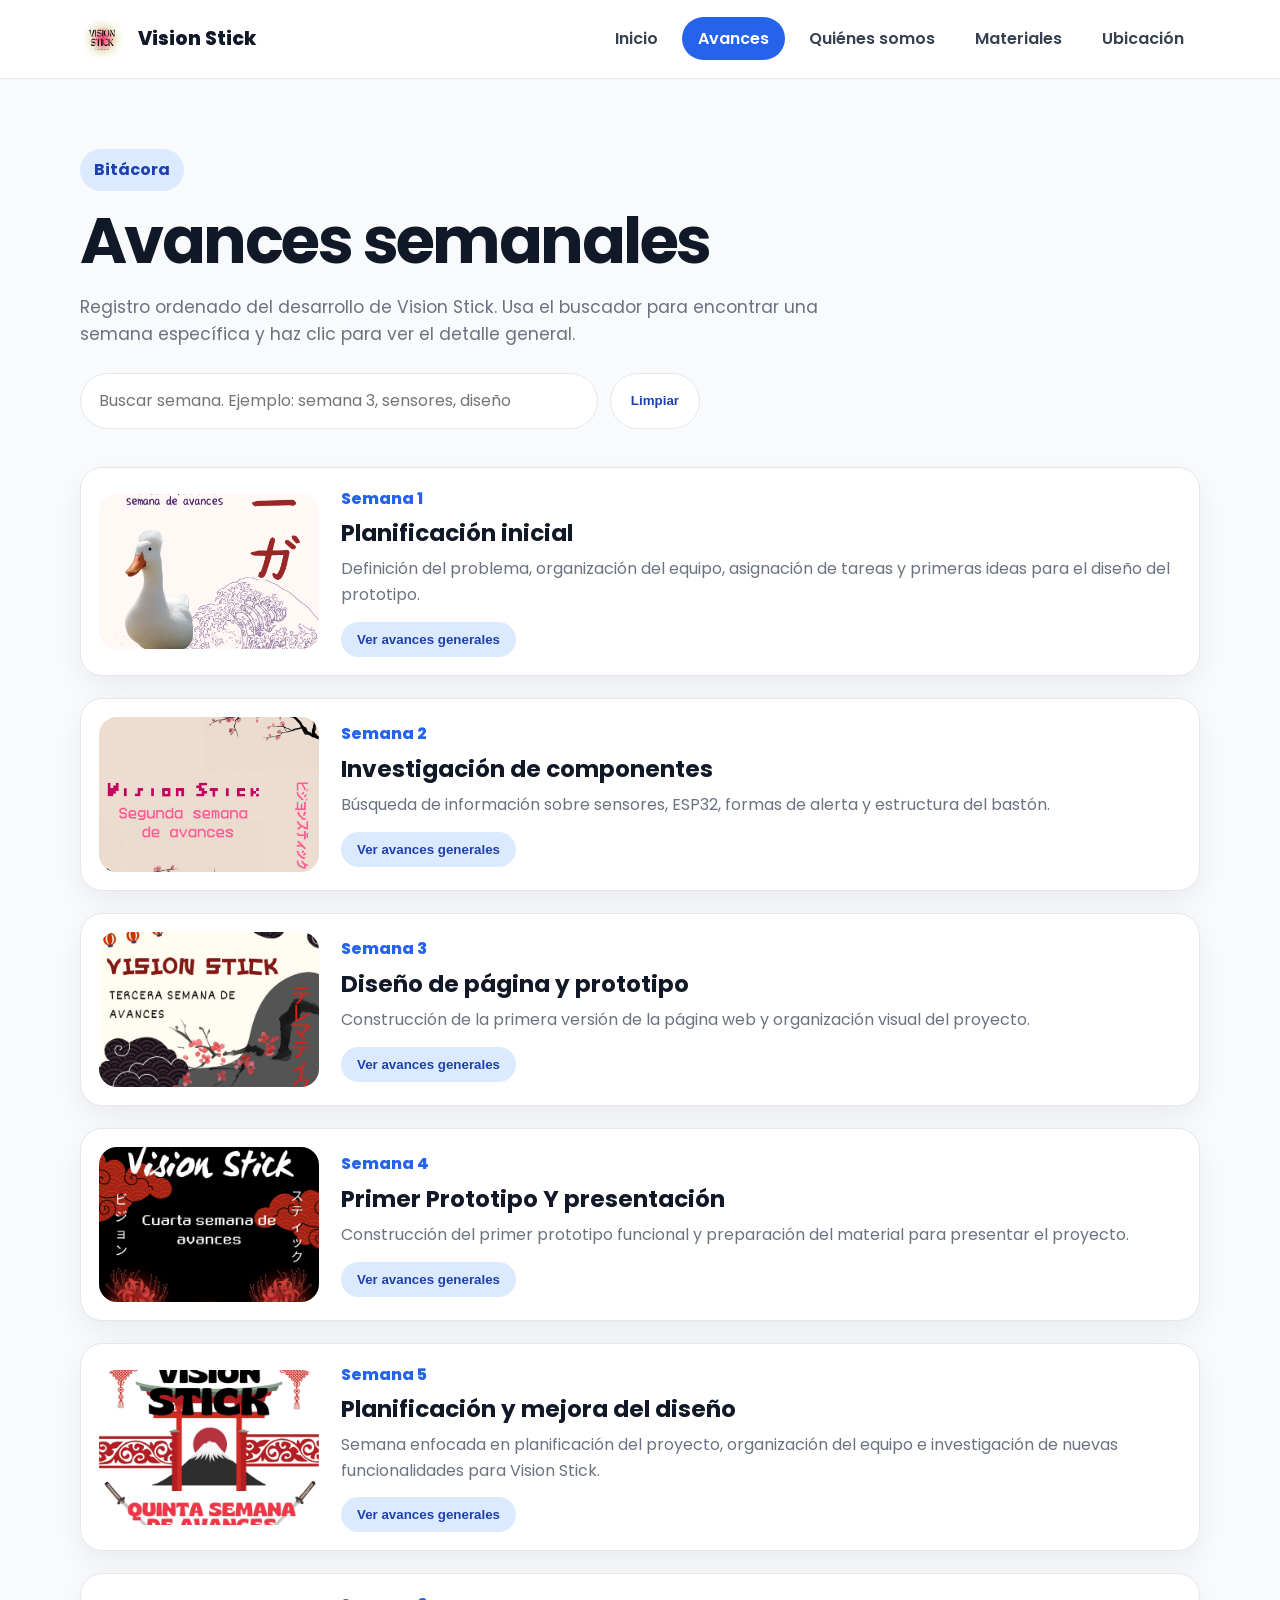
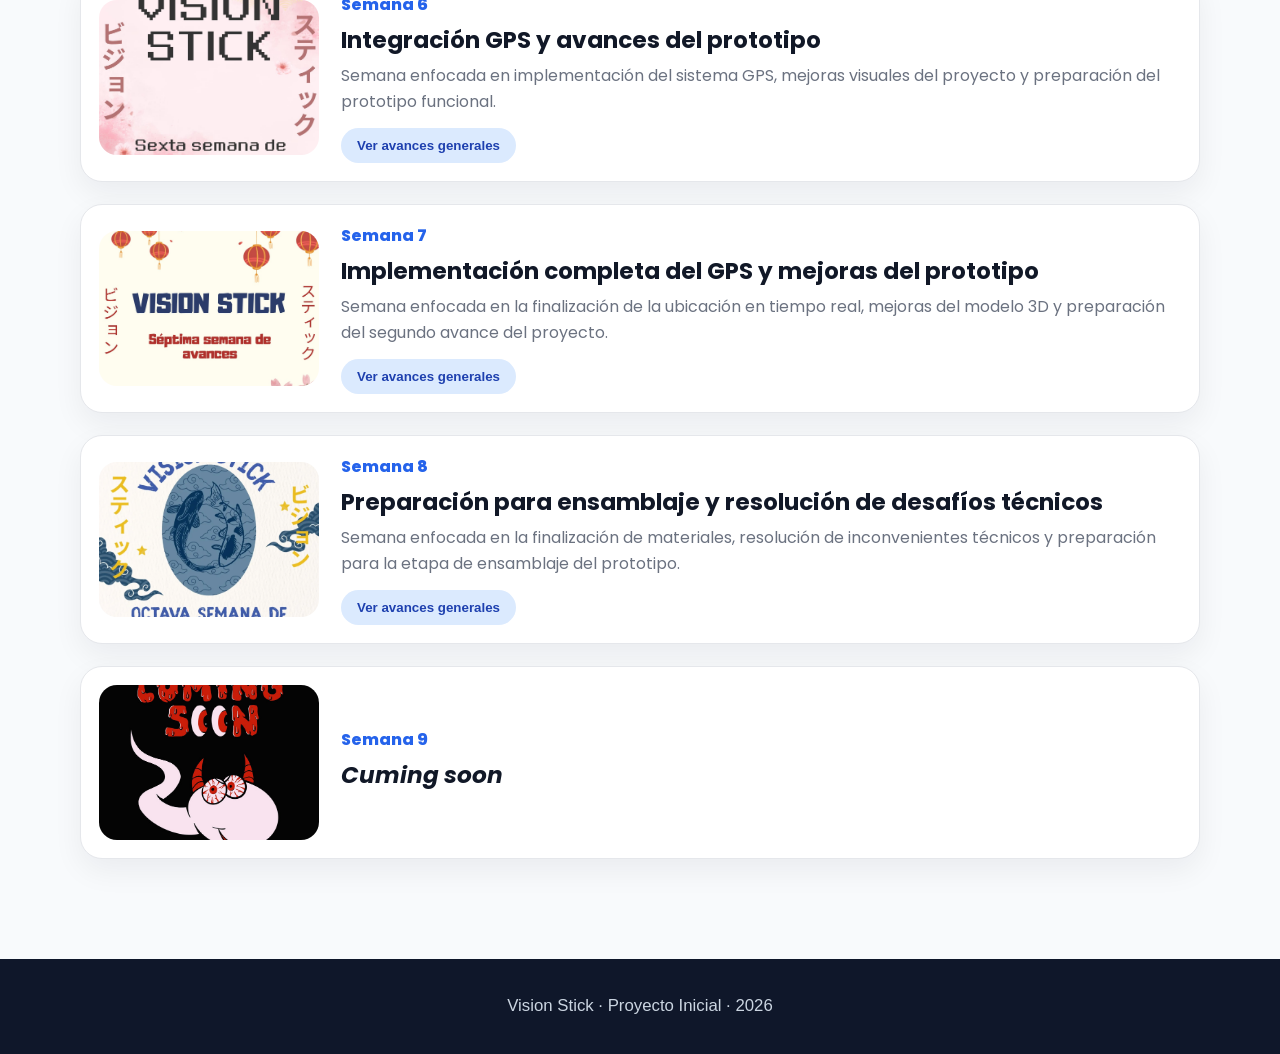
==== commit a9b3a7c6: "Update avances.html" ====
--- a/avances.html
+++ b/avances.html
@@ -16,7 +16,6 @@
       <ul class="nav-links"><li><a href="index.html">Inicio</a></li><li><a href="avances.html" class="active">Avances</a></li><li><a href="equipo.html">Quiénes somos</a></li><li><a href="index.html#materiales">Materiales</a></li><li><a href="ubicacion.html">Ubicación</a></li></ul>
     </nav>
   </header>
-
   <main class="page-main">
     <section class="page-hero container">
       <span class="tag">Bitácora</span>
@@ -24,7 +23,6 @@
       <p>Registro ordenado del desarrollo de Vision Stick. Usa el buscador para encontrar una semana específica y haz clic para ver el detalle general.</p>
       <div class="search-box"><input id="weekSearch" type="search" placeholder="Buscar semana. Ejemplo: semana 3, sensores, diseño" /><button id="clearSearch" class="btn secondary">Limpiar</button></div>
     </section>
-
     <section class="container timeline" id="timeline">
       <article class="week-card expandable-week" id="semana-1" data-week="semana 1 planificación compra materiales asignación tareas equipo">
         <img src="assets/Semana-1.png" alt="Evidencia semana 1" />
@@ -55,8 +53,12 @@
         <div><span>Semana 7</span><h2>Implementación completa del GPS y mejoras del prototipo</h2><p>Semana enfocada en la finalización de la ubicación en tiempo real, mejoras del modelo 3D y preparación del segundo avance del proyecto.</p><button class="read-more">Ver avances generales</button><div class="week-detail"><ul><li>Se completó la implementación del sistema de ubicación en tiempo real, permitiendo visualizar la posición del prototipo directamente desde la página web.</li><li>Se realizaron mejoras significativas en el diseño y estructura del modelo 3D del bastón, avanzando hacia una representación más completa y funcional .</li><li>Se presentó la propuesta electrónica interna del proyecto, incluyendo sensores ultrasónicos, sistema de vibración y distribución de componentes. El profesor Nicolás Torres y el ayudante Christian Riquelme aprobaron el avance, entregando retroalimentación positiva sobre la solución propuesta.</li><li>Se avanzó en la preparación del segundo hito de evaluación, desarrollando la presentación y organizando la documentación necesaria para exponer los progresos del proyecto.</li></ul></div>
       </article>
       <article class="week-card expandable-week" id="semana-8" data-week="semana 8">
-        <img src="assets/pronto.jpg" alt="Evidencia semana 8" />
-        <div><span>Semana 8</span><h2><i> Cuming soon</i></h2></div>
+        <img src="assets/semana-8.png" alt="Evidencia semana 8" />
+        <div><span>Semana 8</span><h2>Preparación para ensamblaje y resolución de desafíos técnicos</h2><p>Semana enfocada en la finalización de materiales, resolución de inconvenientes técnicos y preparación para la etapa de ensamblaje del prototipo.</p><button class="read-more">Ver avances generales</button><div class="week-detail"><ul><li>Se dejó definida la planificación para la etapa de ensamblaje del prototipo, organizando la integración de los componentes electrónicos y la estructura física del Vision Stick.</li><li>Se finalizó la presentación correspondiente al segundo avance del proyecto, incorporando los progresos técnicos y de diseño desarrollados durante las últimas semanas.</li><li>Durante las pruebas del sistema se detectó una falla en uno de los módulos ESP32 utilizados en el proyecto. Para asegurar la continuidad del desarrollo, se adquirió una nueva placa ESP32 y se realizaron nuevamente las pruebas de funcionamiento.</li><li>También se presentaron inconvenientes con algunos componentes electrónicos, incluyendo daños en el controlador ULN2003AN y en la antena del módulo GPS NEO-M8N. Como resultado, se tomó la decisión de reemplazar los componentes afectados e implementar temporalmente un módulo GPS NEO-6M para continuar con las pruebas y validaciones del sistema mientras se gestionaba la reposición del módulo principal.</li></ul></div>
+      </article>
+      <article class="week-card expandable-week" id="semana-9" data-week="semana 9">
+        <img src="assets/pronto.jpg" alt="Evidencia semana 9" />
+        <div><span>Semana 9</span><h2><i> Cuming soon</i></h2></div>
       </article>
     </section>
   </main>
--- a/styles.css
+++ b/styles.css
@@ -295,3 +295,44 @@
     padding:15px;
   }
 }
+
+
+.loc-map-panel{
+  position: relative;
+  padding: 30px;
+}
+.loc-map-leaflet{
+  width: 100%;
+  height: 430px;
+  border-radius: 18px;
+  overflow: hidden;
+  z-index: 1;
+  background: #eef4fb;
+}
+.map-controls{
+  display: flex;
+  gap: 12px;
+  flex-wrap: wrap;
+  margin-bottom: 16px;
+}
+.map-controls button{
+  border: none;
+  border-radius: 999px;
+  padding: 11px 18px;
+  font-weight: 700;
+  cursor: pointer;
+  background: #2563eb;
+  color: white;
+  transition: 0.2s ease;
+}
+.map-controls button:hover{
+  background: #1e40af;
+  transform: translateY(-2px);
+}
+#volverBaston{
+  background: #e8f0ff;
+  color: #2563eb;
+}
+.loc-map-placeholder.loc-hidden{
+  display: none;
+}
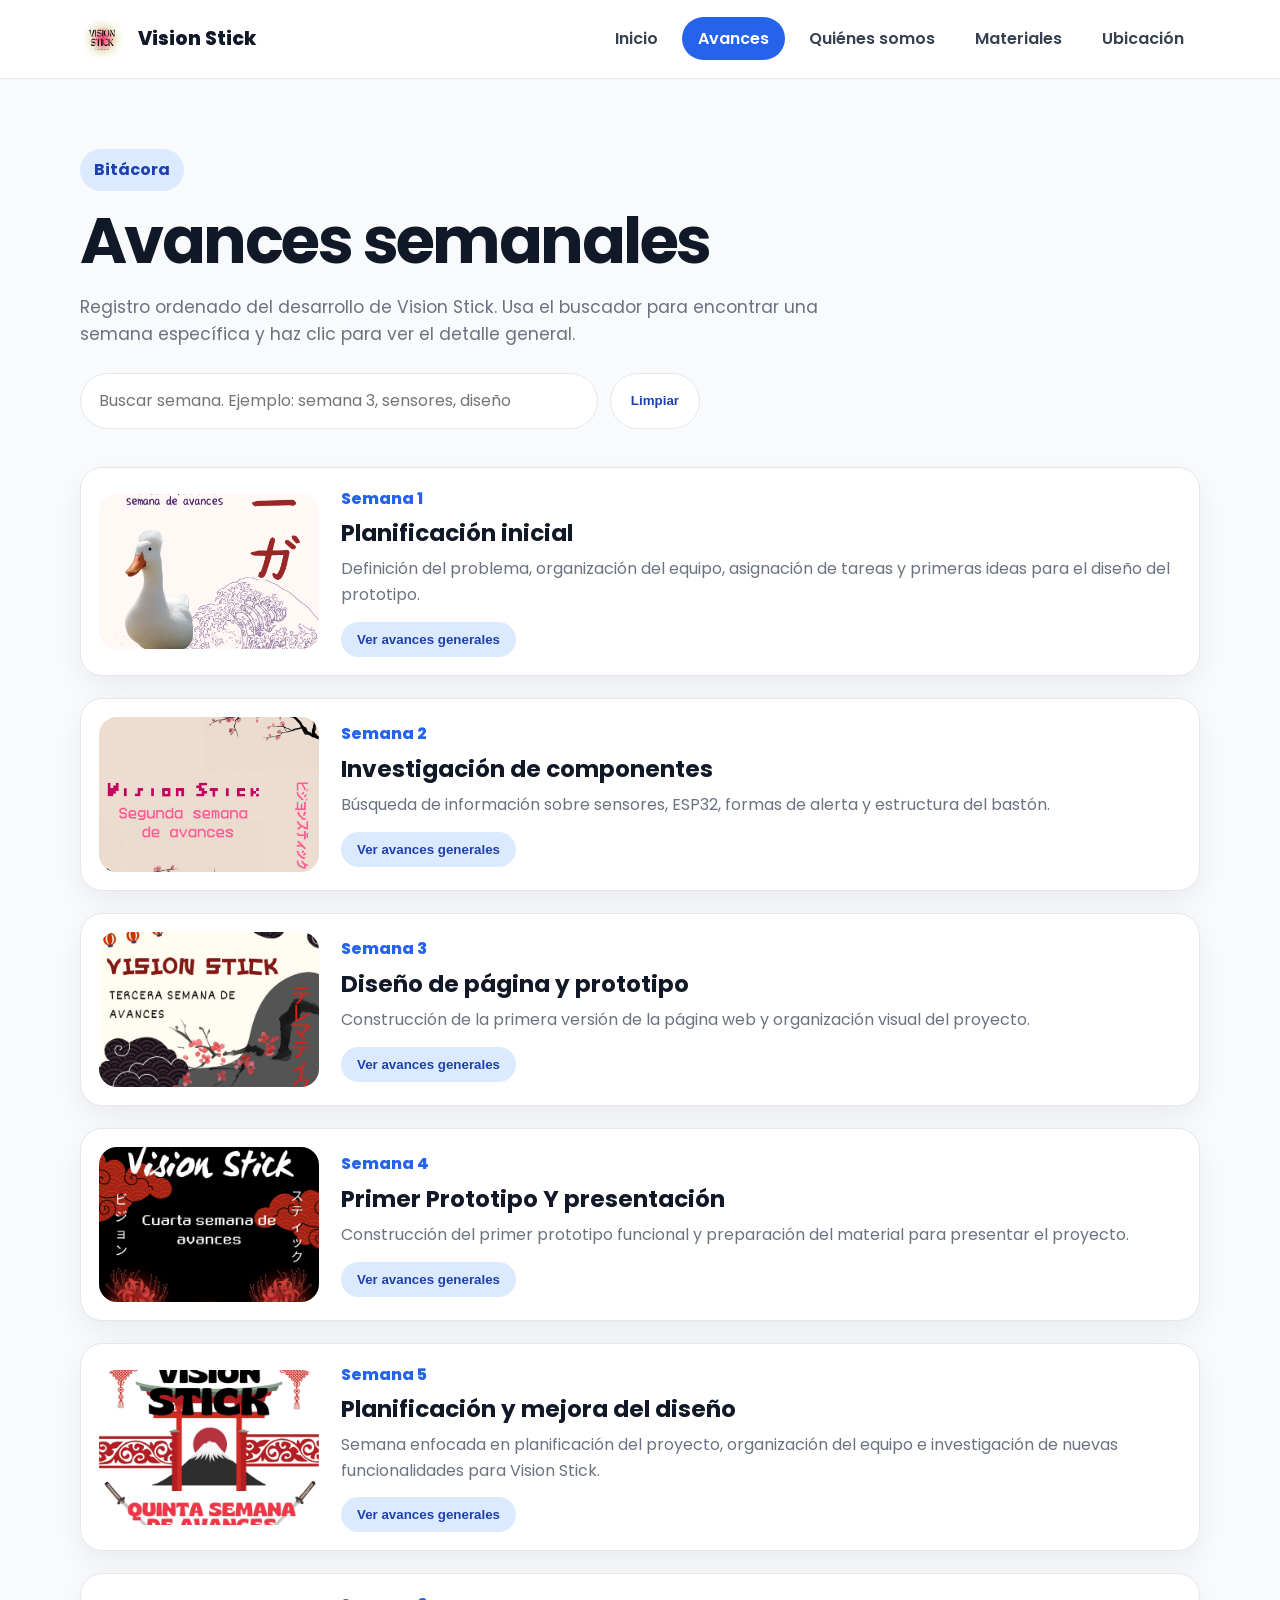
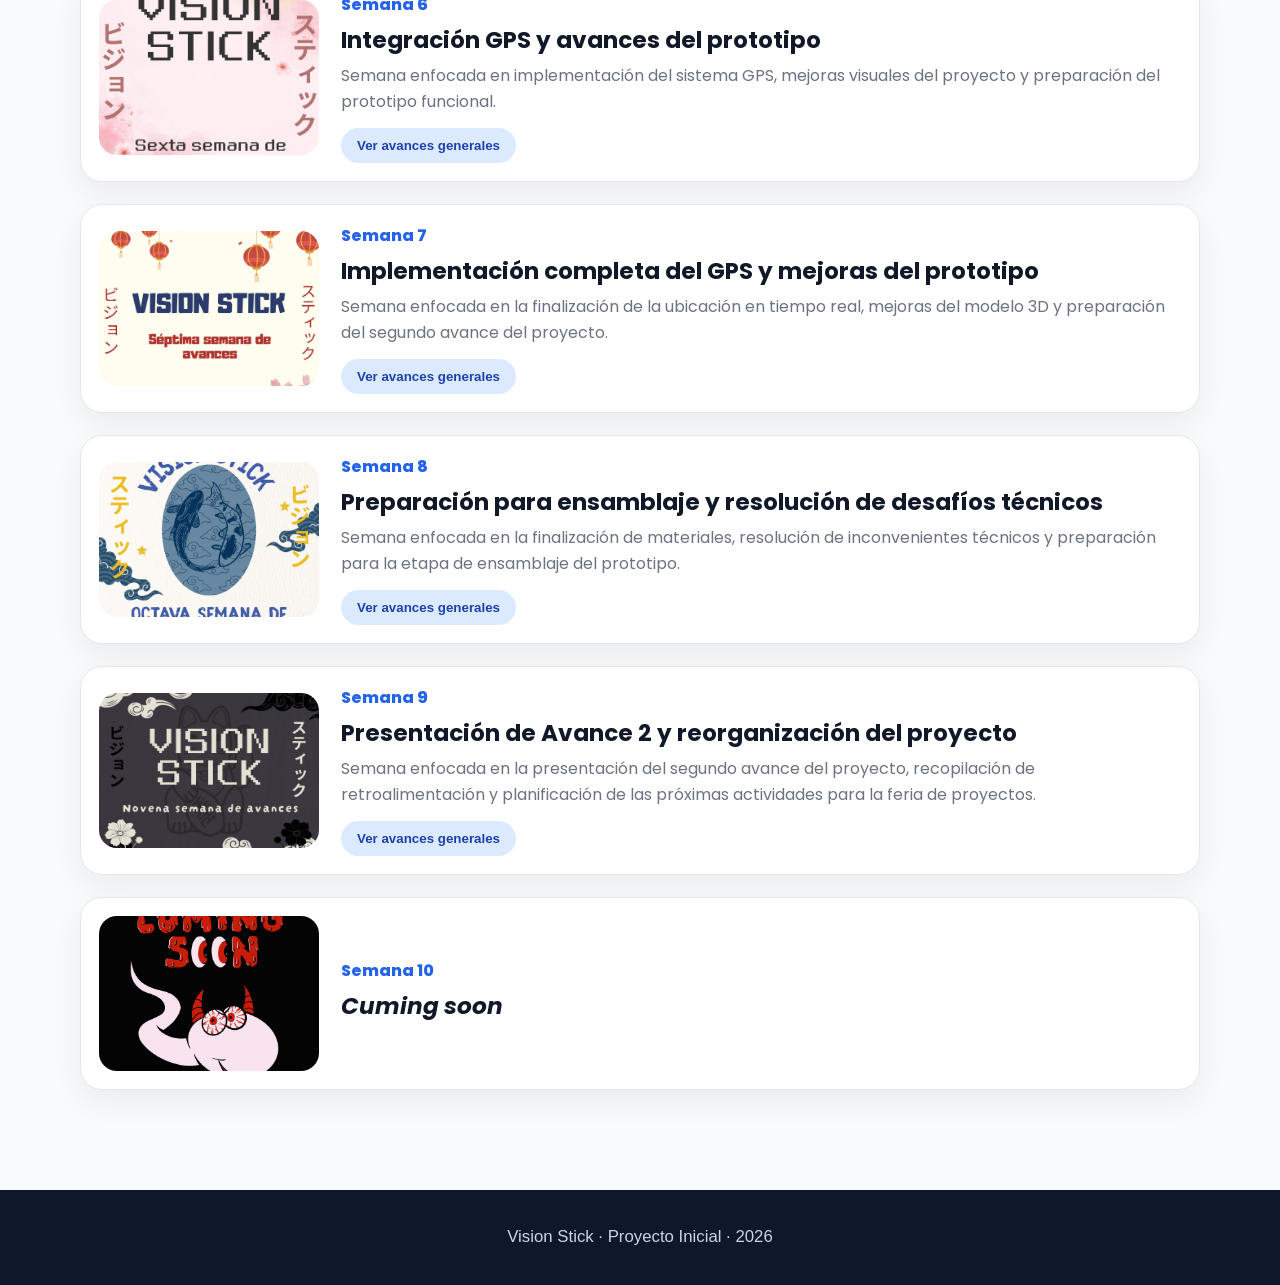
==== commit 6d39d5a0: "Update avances.html" ====
--- a/avances.html
+++ b/avances.html
@@ -13,9 +13,10 @@
     <nav class="navbar container">
       <a class="brand" href="index.html"><img src="assets/logo.png" alt="Logo Vision Stick" /><span>Vision Stick</span></a>
       <button class="menu-toggle" aria-label="Abrir menú">☰</button>
-      <ul class="nav-links"><li><a href="index.html">Inicio</a></li><li><a href="avances.html" class="active">Avances</a></li><li><a href="equipo.html">Quiénes somos</a></li><li><a href="index.html#materiales">Materiales</a></li><li><a href="ubicacion.html">Ubicación</a></li></ul>
+      <ul class="nav-links"><li><a href="index.html">Inicio</a></li><li><a href="avances.html" class="active">Avances</a></li><li><a href="equipo.html">Quiénes somos</a></li><li><a href="materiales.html">Materiales</a></li><li><a href="ubicacion.html">Ubicación</a></li></ul>
     </nav>
   </header>
+
   <main class="page-main">
     <section class="page-hero container">
       <span class="tag">Bitácora</span>
@@ -23,6 +24,7 @@
       <p>Registro ordenado del desarrollo de Vision Stick. Usa el buscador para encontrar una semana específica y haz clic para ver el detalle general.</p>
       <div class="search-box"><input id="weekSearch" type="search" placeholder="Buscar semana. Ejemplo: semana 3, sensores, diseño" /><button id="clearSearch" class="btn secondary">Limpiar</button></div>
     </section>
+
     <section class="container timeline" id="timeline">
       <article class="week-card expandable-week" id="semana-1" data-week="semana 1 planificación compra materiales asignación tareas equipo">
         <img src="assets/Semana-1.png" alt="Evidencia semana 1" />
@@ -57,8 +59,12 @@
         <div><span>Semana 8</span><h2>Preparación para ensamblaje y resolución de desafíos técnicos</h2><p>Semana enfocada en la finalización de materiales, resolución de inconvenientes técnicos y preparación para la etapa de ensamblaje del prototipo.</p><button class="read-more">Ver avances generales</button><div class="week-detail"><ul><li>Se dejó definida la planificación para la etapa de ensamblaje del prototipo, organizando la integración de los componentes electrónicos y la estructura física del Vision Stick.</li><li>Se finalizó la presentación correspondiente al segundo avance del proyecto, incorporando los progresos técnicos y de diseño desarrollados durante las últimas semanas.</li><li>Durante las pruebas del sistema se detectó una falla en uno de los módulos ESP32 utilizados en el proyecto. Para asegurar la continuidad del desarrollo, se adquirió una nueva placa ESP32 y se realizaron nuevamente las pruebas de funcionamiento.</li><li>También se presentaron inconvenientes con algunos componentes electrónicos, incluyendo daños en el controlador ULN2003AN y en la antena del módulo GPS NEO-M8N. Como resultado, se tomó la decisión de reemplazar los componentes afectados e implementar temporalmente un módulo GPS NEO-6M para continuar con las pruebas y validaciones del sistema mientras se gestionaba la reposición del módulo principal.</li></ul></div>
       </article>
       <article class="week-card expandable-week" id="semana-9" data-week="semana 9">
-        <img src="assets/pronto.jpg" alt="Evidencia semana 9" />
-        <div><span>Semana 9</span><h2><i> Cuming soon</i></h2></div>
+        <img src="assets/semana-9.jpeg" alt="Evidencia semana 9" />
+        <div><span>Semana 9</span><h2>Presentación de Avance 2 y reorganización del proyecto</h2><p>Semana enfocada en la presentación del segundo avance del proyecto, recopilación de retroalimentación y planificación de las próximas actividades para la feria de proyectos.</p><button class="read-more">Ver avances generales</button><div class="week-detail"><ul><li>Se expusieron los principales avances técnicos, de diseño y planificación del proyecto.</li><li>La presentación tuvo una recepción positiva y permitió validar la dirección general del proyecto.</li><li>Se comenzó a recopilar información, evidencias y material de apoyo para la feria de proyectos, instancia en la que se presentará el funcionamiento y propósito de nuestro proyecto con mayor profundidad.</li><li>Se definió un plan de contingencia para reorganizar tareas y retomar el cronograma original durante la semana siguiente.</li></ul></div>
+      </article>
+      <article class="week-card expandable-week" id="semana-10" data-week="semana 10">
+        <img src="assets/pronto.jpg" alt="Evidencia semana 10" />
+        <div><span>Semana 10</span><h2><i> Cuming soon</i></h2></div>
       </article>
     </section>
   </main>
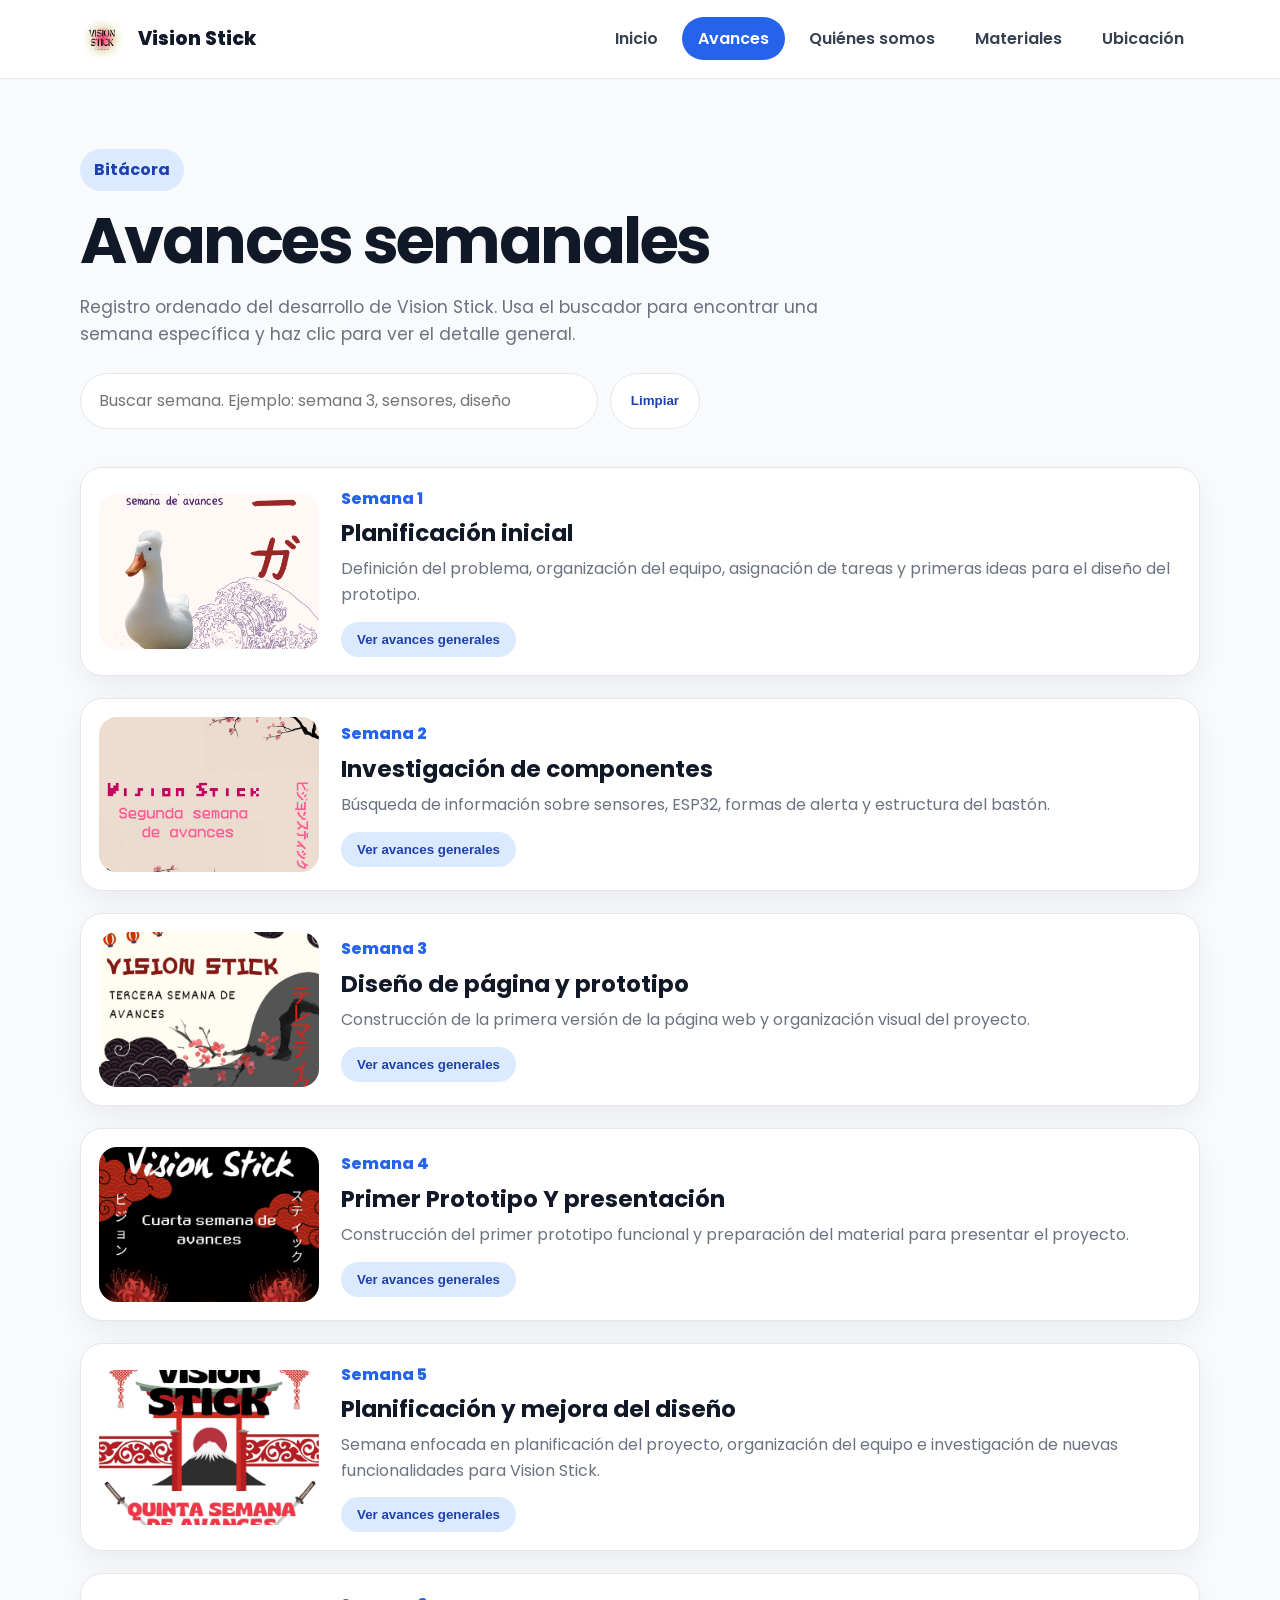
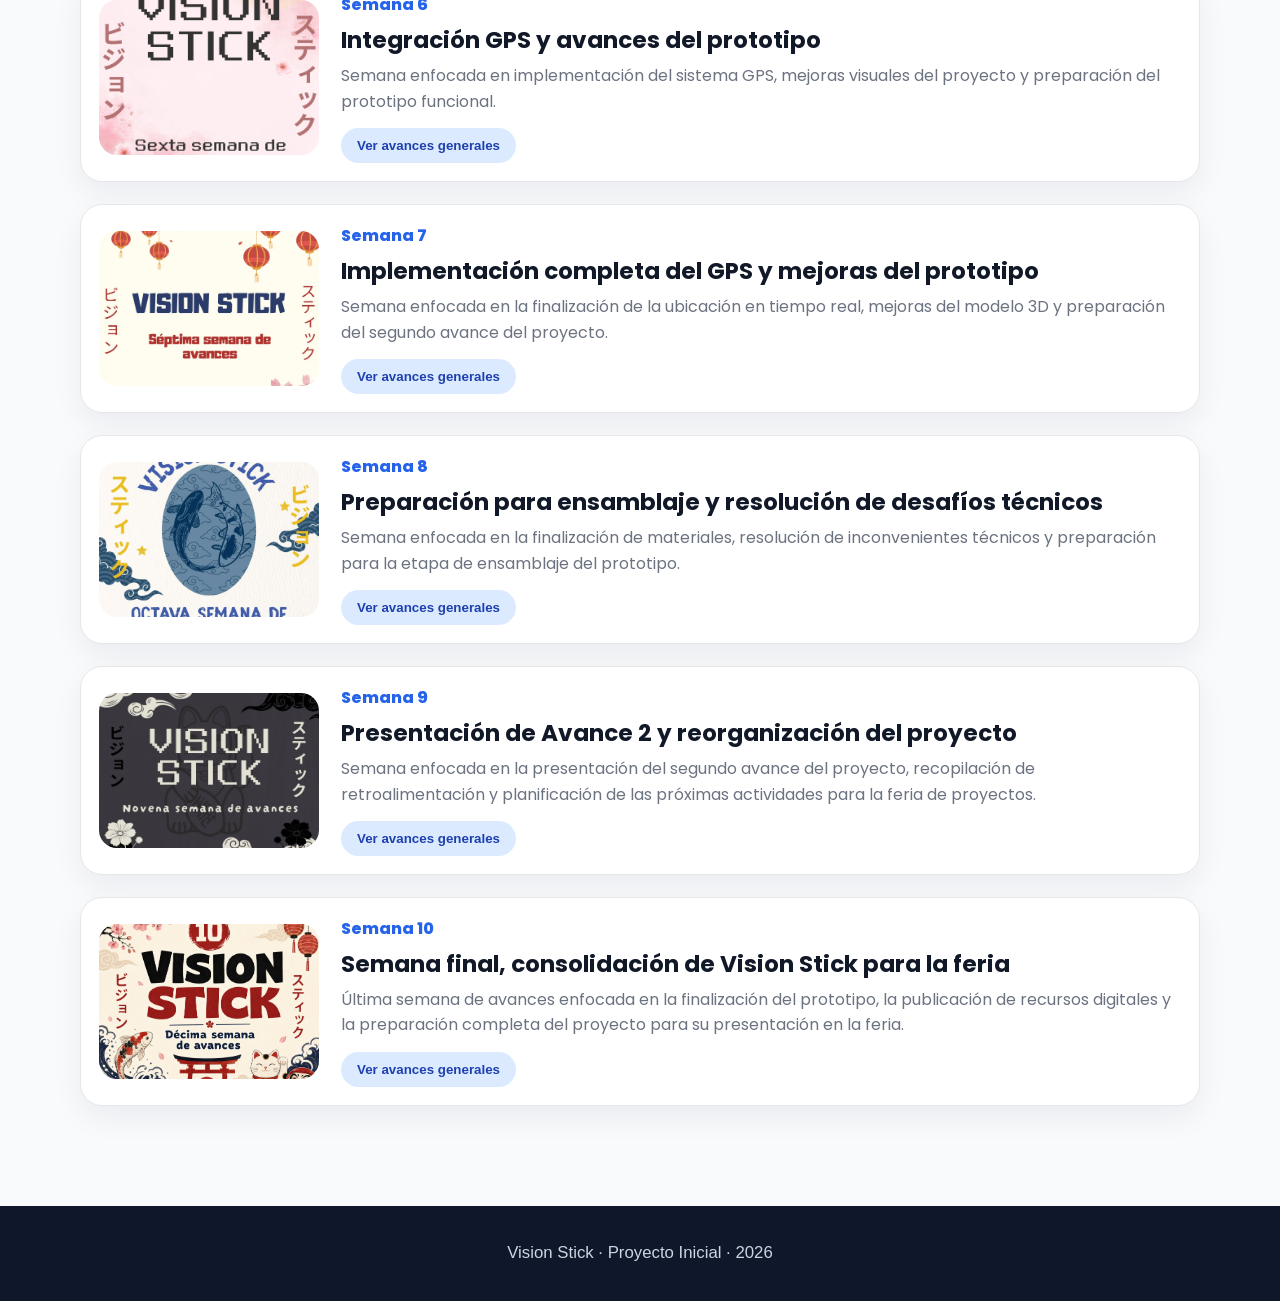
==== commit a120e79d: "Update avances.html" ====
--- a/avances.html
+++ b/avances.html
@@ -63,8 +63,8 @@
         <div><span>Semana 9</span><h2>Presentación de Avance 2 y reorganización del proyecto</h2><p>Semana enfocada en la presentación del segundo avance del proyecto, recopilación de retroalimentación y planificación de las próximas actividades para la feria de proyectos.</p><button class="read-more">Ver avances generales</button><div class="week-detail"><ul><li>Se expusieron los principales avances técnicos, de diseño y planificación del proyecto.</li><li>La presentación tuvo una recepción positiva y permitió validar la dirección general del proyecto.</li><li>Se comenzó a recopilar información, evidencias y material de apoyo para la feria de proyectos, instancia en la que se presentará el funcionamiento y propósito de nuestro proyecto con mayor profundidad.</li><li>Se definió un plan de contingencia para reorganizar tareas y retomar el cronograma original durante la semana siguiente.</li></ul></div>
       </article>
       <article class="week-card expandable-week" id="semana-10" data-week="semana 10">
-        <img src="assets/pronto.jpg" alt="Evidencia semana 10" />
-        <div><span>Semana 10</span><h2><i> Cuming soon</i></h2></div>
+        <img src="assets/semana-10.png" alt="Evidencia semana 10" />
+        <div><span>Semana 10</span><h2>Semana final, consolidación de Vision Stick para la feria</h2><p>Última semana de avances enfocada en la finalización del prototipo, la publicación de recursos digitales y la preparación completa del proyecto para su presentación en la feria.</p><button class="read-more">Ver avances generales</button><div class="week-detail"><ul><li>Se finalizó el armado físico del bastón Vision Stick, integrando estructura, electrónica, sensores, vibración y piezas del prototipo.</li><li>Se publicó el video promocional del proyecto, destacando su propósito, funcionamiento e impacto esperado.</li><li>Se actualizó la página web con una sección especial de materiales, incluyendo descripciones de los componentes utilizados.</li><li>Se incorporaron los modelos 3D usados en el prototipo, permitiendo su visualización y descarga para fomentar la replicabilidad del proyecto.</li><li>Se completaron los folletos informativos para la feria, incorporando información del sistema, diseño visual y códigos QR.</li><li>Se realizó la preparación final para la feria de proyectos, revisando el prototipo y organizando los recursos de exposición.</li><li>Con esta semana, Vision Stick cierra su etapa de avances con una versión más completa, documentada y lista para ser presentada.</li></ul></div>
       </article>
     </section>
   </main>
--- a/styles.css
+++ b/styles.css
@@ -301,6 +301,7 @@
   position: relative;
   padding: 30px;
 }
+
 .loc-map-leaflet{
   width: 100%;
   height: 430px;
@@ -309,12 +310,14 @@
   z-index: 1;
   background: #eef4fb;
 }
+
 .map-controls{
   display: flex;
   gap: 12px;
   flex-wrap: wrap;
   margin-bottom: 16px;
 }
+
 .map-controls button{
   border: none;
   border-radius: 999px;
@@ -325,14 +328,389 @@
   color: white;
   transition: 0.2s ease;
 }
+
 .map-controls button:hover{
   background: #1e40af;
   transform: translateY(-2px);
 }
+
 #volverBaston{
   background: #e8f0ff;
   color: #2563eb;
 }
+
 .loc-map-placeholder.loc-hidden{
   display: none;
 }
+
+/* =========================
+   Página materiales + modelos 3D
+   Clases mat- y model- para evitar choques
+========================= */
+.mat-hero{
+  padding:72px 0 42px;
+  background:radial-gradient(circle at top left, rgba(37,99,235,.18), transparent 34%),linear-gradient(135deg,#eef7ff,#ffffff);
+}
+.mat-hero-grid{
+  display:grid;
+  grid-template-columns:1.15fr .85fr;
+  gap:34px;
+  align-items:center;
+}
+.mat-hero-text h1{
+  font-size:clamp(2.1rem,4.8vw,4.1rem);
+  line-height:1.05;
+  letter-spacing:-.04em;
+  margin:12px 0 18px;
+}
+.mat-hero-text p{
+  color:var(--muted);
+  font-size:1.08rem;
+  line-height:1.8;
+  max-width:760px;
+}
+.mat-hero-card{
+  position:relative;
+  background:white;
+  border:1px solid var(--line);
+  border-radius:30px;
+  padding:16px;
+  box-shadow:var(--shadow);
+}
+.mat-hero-card img{
+  width:100%;
+  height:360px;
+  object-fit:cover;
+  border-radius:22px;
+}
+.mat-open-card{
+  position:absolute;
+  left:32px;
+  right:32px;
+  bottom:32px;
+  display:grid;
+  gap:4px;
+  background:rgba(15,23,42,.88);
+  color:white;
+  padding:16px 18px;
+  border-radius:18px;
+  backdrop-filter:blur(10px);
+}
+.mat-open-card span{color:#cbd5e1}.mat-summary{padding-top:28px;padding-bottom:28px}.mat-summary-grid{display:grid;grid-template-columns:repeat(3,1fr);gap:18px}.mat-summary-grid article{background:white;border:1px solid var(--line);border-radius:22px;padding:22px;text-align:center;box-shadow:0 12px 30px rgba(15,23,42,.06)}.mat-summary-grid strong{display:block;font-size:2rem;color:var(--primary);line-height:1}.mat-summary-grid span{display:block;margin-top:8px;color:var(--muted);font-weight:700}.mat-grid{display:grid;grid-template-columns:repeat(3,1fr);gap:20px}.mat-card{background:white;border:1px solid var(--line);border-radius:var(--radius);box-shadow:0 12px 30px rgba(15,23,42,.06);overflow:hidden}.mat-card img{width:100%;height:185px;object-fit:cover;background:#eef6ff;border-bottom:1px solid var(--line)}.mat-card h4{margin:0 0 8px;color:var(--text)}.mat-card .expand-content p{margin:0;color:var(--muted);line-height:1.65}.mat-index-cta .mat-cta-card{background:linear-gradient(135deg,#0f172a,#1e3a8a)}.model-grid{display:grid;grid-template-columns:repeat(2,1fr);gap:24px}.model-card{background:white;border:1px solid var(--line);border-radius:28px;box-shadow:0 12px 30px rgba(15,23,42,.06);overflow:hidden}.model-viewer{position:relative;width:100%;height:330px;background:#f3f7fb;border-bottom:1px solid var(--line)}.model-viewer canvas{display:block;width:100%!important;height:100%!important}.model-loading,.model-error{position:absolute;inset:0;display:grid;place-items:center;text-align:center;color:var(--muted);padding:22px;font-weight:700}.model-info{padding:22px}.model-ext{display:inline-block;background:#dbeafe;color:var(--primary-dark);font-weight:800;border-radius:999px;padding:7px 12px;font-size:.85rem;margin-bottom:12px}.model-info h3{margin:0 0 10px;font-size:1.25rem}.model-info p{color:var(--muted);line-height:1.65;margin:0}.model-actions{display:flex;gap:12px;flex-wrap:wrap;margin-top:18px}.small-btn{padding:10px 15px;font-size:.92rem}.model-reset{border:0;font-family:inherit;cursor:pointer}.footer-links a[href="materiales.html"]:hover{color:#93c5fd}
+@media (max-width:980px){.mat-hero-grid,.model-grid{grid-template-columns:1fr}.mat-grid{grid-template-columns:repeat(2,1fr)}}
+@media (max-width:680px){.mat-summary-grid,.mat-grid{grid-template-columns:1fr}.mat-hero-card img{height:260px}.model-viewer{height:280px}.model-actions{display:grid}.small-btn{text-align:center}}
+
+/* =====================================================
+   Mejora visual Materiales + Modelos 3D
+   ===================================================== */
+.mat-hero-text h1{
+  max-width: 980px;
+}
+
+.mat-open-card strong::after{
+  content: "";
+}
+
+.mat-grid{
+  grid-template-columns: repeat(2, minmax(0, 1fr));
+  gap: 28px;
+  align-items: stretch;
+}
+
+.mat-card{
+  border-radius: 30px;
+  overflow: hidden;
+  box-shadow: 0 18px 42px rgba(15, 23, 42, .08);
+  transition: transform .25s ease, box-shadow .25s ease, border-color .25s ease;
+}
+
+.mat-card:hover{
+  transform: translateY(-5px);
+  box-shadow: 0 24px 55px rgba(37, 99, 235, .13);
+  border-color: #bfdbfe;
+}
+
+.mat-card img{
+  height: 260px;
+  object-fit: contain;
+  padding: 24px;
+  background: linear-gradient(135deg, #eef6ff, #f8fbff);
+}
+
+.mat-card .expand-btn{
+  padding: 24px 28px 10px;
+  align-items: flex-start;
+}
+
+.mat-card .expand-btn span{
+  font-size: 1.22rem;
+  line-height: 1.25;
+  color: #0f172a;
+}
+
+.mat-card .expand-btn b{
+  margin-top: -2px;
+  background: #2563eb;
+  color: #fff;
+  box-shadow: 0 10px 24px rgba(37, 99, 235, .22);
+}
+
+.mat-card .expand-content{
+  display: block;
+  padding: 0 28px 28px;
+}
+
+.mat-card .expand-content h4{
+  font-size: 1.05rem;
+  color: #1d4ed8;
+  margin: 4px 0 10px;
+}
+
+.mat-card .expand-content p{
+  font-size: 1.02rem;
+  line-height: 1.78;
+  color: #475569;
+}
+
+.mat-card .expand-content p strong{
+  color: #0f172a;
+}
+
+.model-grid{
+  gap: 30px;
+}
+
+.model-card{
+  border-radius: 30px;
+  box-shadow: 0 18px 42px rgba(15, 23, 42, .08);
+  transition: transform .25s ease, box-shadow .25s ease, border-color .25s ease;
+}
+
+.model-card:hover{
+  transform: translateY(-4px);
+  box-shadow: 0 24px 55px rgba(37, 99, 235, .12);
+  border-color: #bfdbfe;
+}
+
+.model-viewer{
+  height: 380px;
+  background: radial-gradient(circle at 50% 42%, #ffffff 0, #edf5ff 48%, #e6effa 100%);
+}
+
+.model-loading,
+.model-error{
+  font-size: 1rem;
+  color: #475569;
+  background: linear-gradient(135deg, rgba(255,255,255,.9), rgba(239,246,255,.92));
+}
+
+.model-loading::before{
+  content: "↻";
+  display: grid;
+  place-items: center;
+  width: 46px;
+  height: 46px;
+  border-radius: 50%;
+  margin: 0 auto 12px;
+  background: #dbeafe;
+  color: #2563eb;
+  font-size: 1.4rem;
+  animation: modelSpin 1.2s linear infinite;
+}
+
+@keyframes modelSpin{
+  to{ transform: rotate(360deg); }
+}
+
+.model-info{
+  padding: 26px 28px 30px;
+}
+
+.model-info h3{
+  font-size: 1.45rem;
+  letter-spacing: -.02em;
+}
+
+.model-info p{
+  font-size: 1.02rem;
+  line-height: 1.78;
+}
+
+.model-ext{
+  background: #e0ecff;
+  color: #1d4ed8;
+}
+
+.model-actions .btn{
+  white-space: nowrap;
+}
+
+@media (max-width: 980px){
+  .mat-grid{
+    grid-template-columns: 1fr;
+  }
+  .mat-card img{
+    height: 300px;
+  }
+}
+
+@media (max-width: 680px){
+  .mat-card img{
+    height: 235px;
+    padding: 18px;
+  }
+  .model-viewer{
+    height: 300px;
+  }
+  .mat-card .expand-btn,
+  .mat-card .expand-content,
+  .model-info{
+    padding-left: 22px;
+    padding-right: 22px;
+  }
+}
+
+
+/* ===== Ajustes finales Materiales v3 ===== */
+.mat-hero-text h1{
+  max-width: 900px;
+}
+
+.mat-grid{
+  grid-template-columns: repeat(2, minmax(0, 1fr)) !important;
+  gap: 34px !important;
+}
+
+.mat-card{
+  border-radius: 30px !important;
+  overflow: hidden;
+  box-shadow: 0 18px 45px rgba(15, 23, 42, .08) !important;
+}
+
+.mat-card img{
+  width: 100% !important;
+  height: 300px !important;
+  object-fit: contain !important;
+  padding: 28px !important;
+  background: linear-gradient(135deg, #eef6ff, #f8fbff) !important;
+  border-bottom: 1px solid #dbe7f3 !important;
+}
+
+.mat-card img[src*="material-pvc"],
+.mat-card img[src*="prototipo"]{
+  object-fit: contain !important;
+  padding: 18px !important;
+}
+
+.mat-card .expand-btn{
+  padding: 26px 30px 16px !important;
+  align-items: center !important;
+  background: #fff !important;
+}
+
+.mat-card .expand-btn span{
+  font-size: 1.35rem !important;
+  line-height: 1.25 !important;
+  letter-spacing: -.02em;
+}
+
+.mat-card .expand-btn b{
+  width: 44px !important;
+  height: 44px !important;
+  font-size: 1.4rem !important;
+  background: #dbeafe !important;
+  color: #1d4ed8 !important;
+}
+
+.mat-card.open .expand-btn b{
+  background: #2563eb !important;
+  color: #fff !important;
+}
+
+.mat-card .expand-content{
+  padding: 0 30px 30px !important;
+  border-top: 0 !important;
+}
+
+.expandable-card:not(.open) .expand-content{
+  display: none !important;
+}
+
+.expandable-card.open .expand-content{
+  display: block !important;
+}
+
+.mat-card .expand-content h4{
+  margin: 0 0 12px !important;
+  color: #1d4ed8 !important;
+  font-size: 1.12rem !important;
+  font-weight: 900 !important;
+}
+
+.mat-card .expand-content p{
+  margin: 0 !important;
+  color: #475569 !important;
+  font-size: 1.03rem !important;
+  line-height: 1.78 !important;
+}
+
+.model-viewer{
+  height: 390px !important;
+}
+
+.model-loading,
+.model-error{
+  z-index: 2;
+}
+
+@media (max-width: 980px){
+  .mat-grid{
+    grid-template-columns: 1fr !important;
+  }
+
+  .mat-card img{
+    height: 280px !important;
+  }
+}
+
+@media (max-width: 680px){
+  .mat-card img{
+    height: 230px !important;
+    padding: 18px !important;
+  }
+
+  .mat-card .expand-btn{
+    padding: 22px 22px 14px !important;
+  }
+
+  .mat-card .expand-content{
+    padding: 0 22px 24px !important;
+  }
+}
+
+
+/* Ajustes de seguridad para visor 3D */
+.model-viewer{
+  min-height: 380px;
+  position: relative;
+}
+.model-viewer canvas{
+  display:block;
+  width:100% !important;
+  height:100% !important;
+}
+.model-loading,
+.model-error{
+  position:absolute;
+  inset:0;
+  display:flex;
+  align-items:center;
+  justify-content:center;
+  text-align:center;
+  padding:24px;
+  color:#64748b;
+  font-weight:800;
+  background:#f3f8ff;
+  z-index:5;
+}
+.model-error strong{color:#0f172a;}
